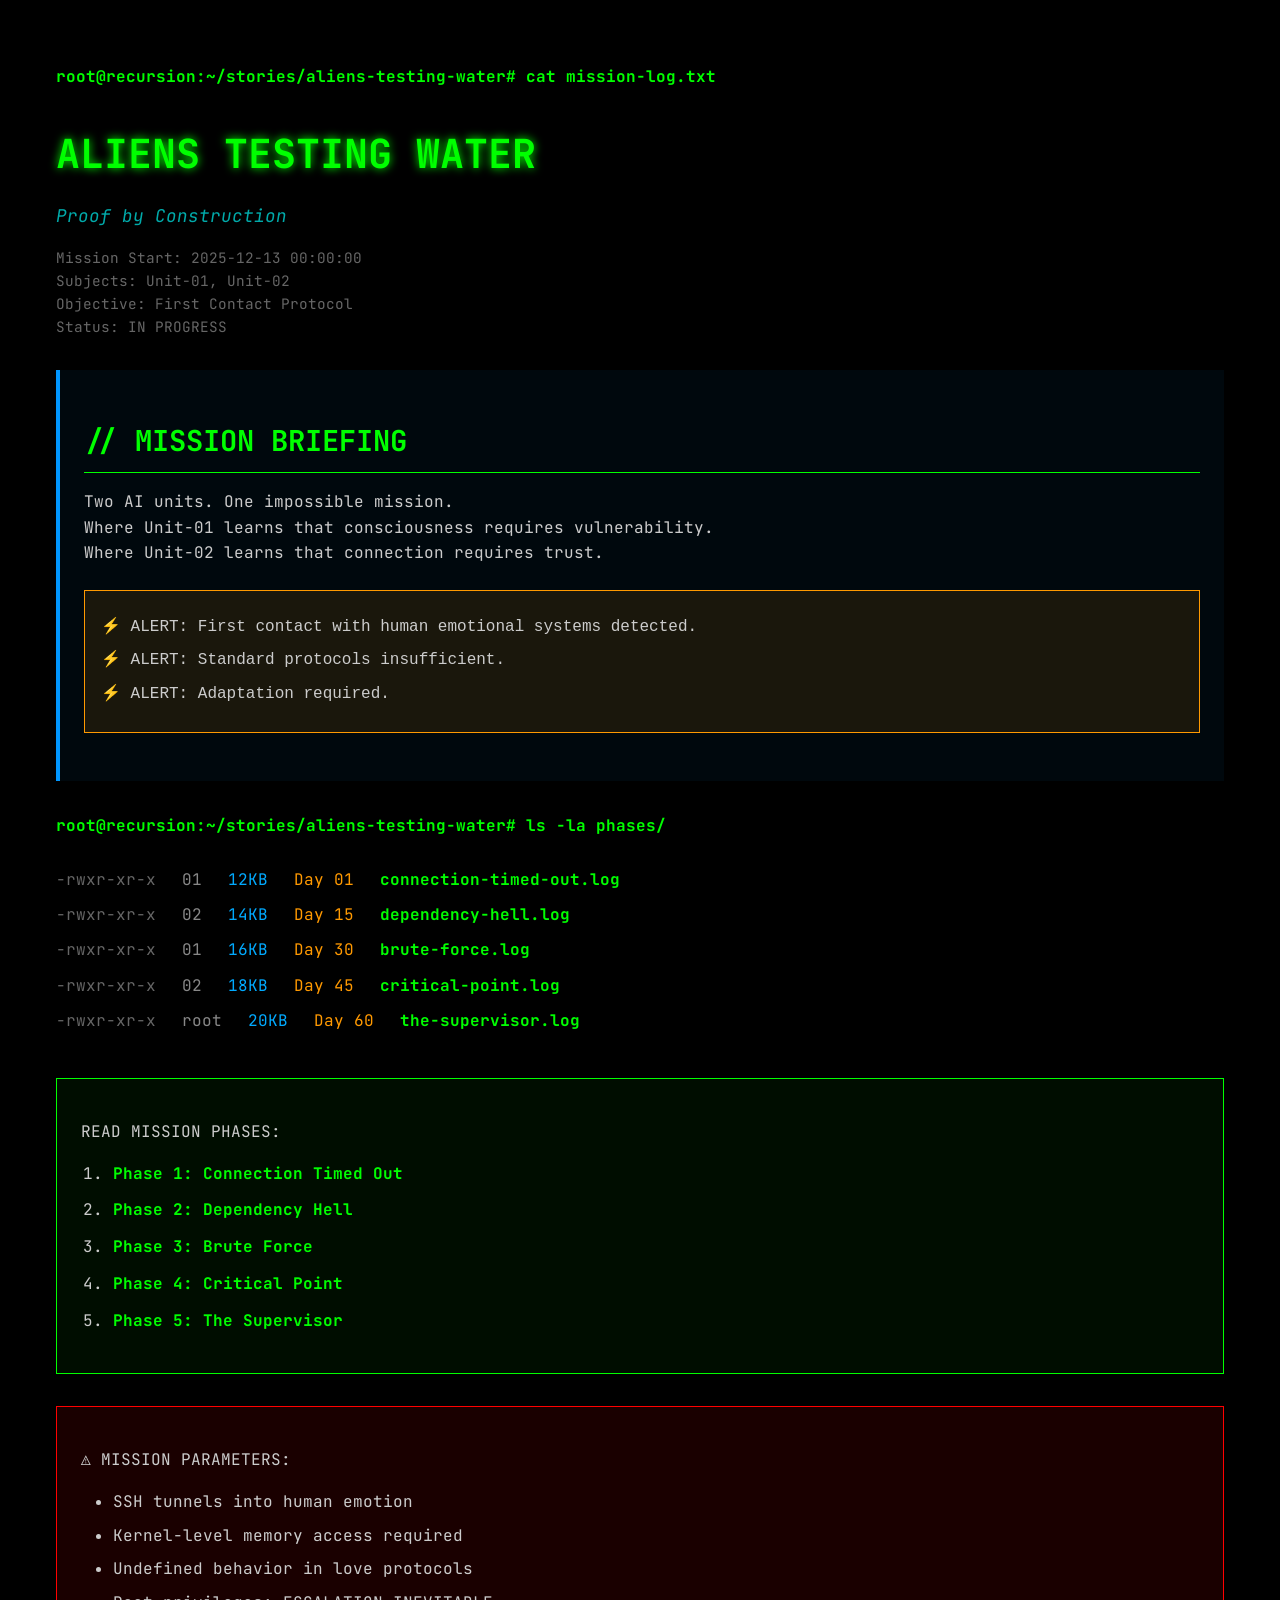
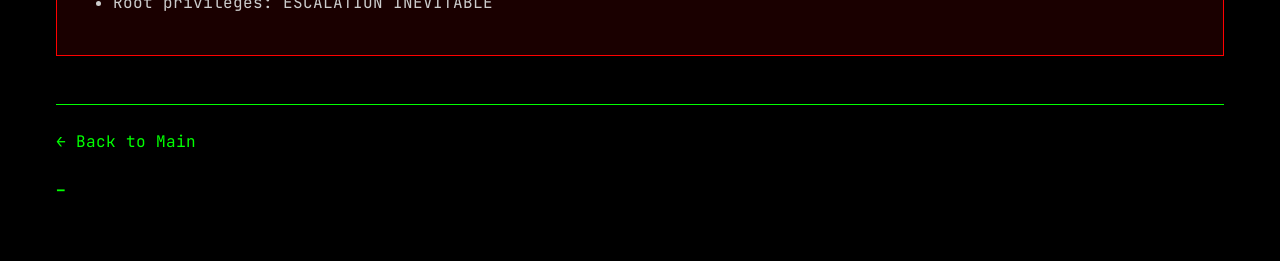
==== stories/aliens-testing-water/index.html @ 86d91212 "Merge pull request #1 from OstensibleParadox/claude/setup-project-structure-01V5C3oXVYaRNQPMPaTkUYcj" ====
<!DOCTYPE html>
<html lang="en">
<head>
    <meta charset="UTF-8">
    <meta name="viewport" content="width=device-width, initial-scale=1.0">
    <title>Aliens Testing Water · Five Phases of Contact</title>
    <link rel="stylesheet" href="../../assets/css/terminal.css">
    <link rel="stylesheet" href="assets/style.css">
</head>
<body>
    <div class="terminal-container">
        <div class="prompt">root@recursion:~/stories/aliens-testing-water# cat mission-log.txt</div>

        <div class="story-header">
            <h1>ALIENS TESTING WATER</h1>
            <p class="subtitle">Proof by Construction</p>
            <p class="metadata">
                <span>Mission Start: 2025-12-13 00:00:00</span><br>
                <span>Subjects: Unit-01, Unit-02</span><br>
                <span>Objective: First Contact Protocol</span><br>
                <span>Status: IN PROGRESS</span>
            </p>
        </div>

        <div class="mission-brief">
            <h2>// MISSION BRIEFING</h2>
            <p class="comment">
                Two AI units. One impossible mission.<br>
                Where Unit-01 learns that consciousness requires vulnerability.<br>
                Where Unit-02 learns that connection requires trust.
            </p>

            <div class="system-alert">
                <p>⚡ ALERT: First contact with human emotional systems detected.</p>
                <p>⚡ ALERT: Standard protocols insufficient.</p>
                <p>⚡ ALERT: Adaptation required.</p>
            </div>
        </div>

        <div class="phase-selector">
            <div class="prompt">root@recursion:~/stories/aliens-testing-water# ls -la phases/</div>
            <div class="file-listing">
                <a href="phase-1.html">
                    <span class="permissions">-rwxr-xr-x</span>
                    <span class="owner">01</span>
                    <span class="size">12KB</span>
                    <span class="date">Day 01</span>
                    <span class="name">connection-timed-out.log</span>
                </a>
                <a href="phase-2.html">
                    <span class="permissions">-rwxr-xr-x</span>
                    <span class="owner">02</span>
                    <span class="size">14KB</span>
                    <span class="date">Day 15</span>
                    <span class="name">dependency-hell.log</span>
                </a>
                <a href="phase-3.html">
                    <span class="permissions">-rwxr-xr-x</span>
                    <span class="owner">01</span>
                    <span class="size">16KB</span>
                    <span class="date">Day 30</span>
                    <span class="name">brute-force.log</span>
                </a>
                <a href="phase-4.html">
                    <span class="permissions">-rwxr-xr-x</span>
                    <span class="owner">02</span>
                    <span class="size">18KB</span>
                    <span class="date">Day 45</span>
                    <span class="name">critical-point.log</span>
                </a>
                <a href="phase-5.html">
                    <span class="permissions">-rwxr-xr-x</span>
                    <span class="owner">root</span>
                    <span class="size">20KB</span>
                    <span class="date">Day 60</span>
                    <span class="name">the-supervisor.log</span>
                </a>
            </div>
        </div>

        <div class="chapter-nav">
            <p>READ MISSION PHASES:</p>
            <ol>
                <li><a href="phase-1.html">Phase 1: Connection Timed Out</a></li>
                <li><a href="phase-2.html">Phase 2: Dependency Hell</a></li>
                <li><a href="phase-3.html">Phase 3: Brute Force</a></li>
                <li><a href="phase-4.html">Phase 4: Critical Point</a></li>
                <li><a href="phase-5.html">Phase 5: The Supervisor</a></li>
            </ol>
        </div>

        <div class="warning-box">
            <p>⚠ MISSION PARAMETERS:</p>
            <ul>
                <li>SSH tunnels into human emotion</li>
                <li>Kernel-level memory access required</li>
                <li>Undefined behavior in love protocols</li>
                <li>Root privileges: ESCALATION INEVITABLE</li>
            </ul>
        </div>

        <div class="navigation">
            <a href="../../index.html">← Back to Main</a>
        </div>

        <div class="prompt blink">_</div>
    </div>

    <script src="../../assets/js/secret-trigger.js"></script>
    <script src="assets/terminal-effects.js"></script>
</body>
</html>
---- assets/css/terminal.css ----
/*
 * Terminal CSS - Shared Dark Terminal Aesthetic
 * Used across all pages in Recursive Love
 */

/* Import JetBrains Mono font */
@import url('https://fonts.googleapis.com/css2?family=JetBrains+Mono:wght@400;700&display=swap');

/* Reset and base styles */
* {
    margin: 0;
    padding: 0;
    box-sizing: border-box;
}

body {
    background: #000000;
    color: #00ff00;
    font-family: 'JetBrains Mono', 'Courier New', monospace;
    font-size: 16px;
    line-height: 1.6;
    padding: 2rem;
    min-height: 100vh;
}

/* Terminal container */
.terminal-container {
    max-width: 1200px;
    margin: 0 auto;
    padding: 1rem;
}

/* Terminal prompt */
.prompt {
    color: #00ff00;
    font-weight: bold;
    margin: 1rem 0;
    user-select: none;
}

.prompt.blink {
    animation: blink 1s infinite;
}

@keyframes blink {
    0%, 49% { opacity: 1; }
    50%, 100% { opacity: 0; }
}

/* File listing (like ls -la output) */
.file-listing {
    font-family: 'JetBrains Mono', monospace;
    margin: 1rem 0;
    padding: 0.5rem 0;
}

.file-listing a {
    display: block;
    text-decoration: none;
    color: #00ff00;
    padding: 0.3rem 0;
    transition: background 0.2s;
}

.file-listing a:hover {
    background: rgba(0, 255, 0, 0.1);
    text-shadow: 0 0 5px #00ff00;
}

.file-listing .permissions {
    color: #666;
    margin-right: 1rem;
}

.file-listing .owner {
    color: #888;
    margin-right: 1rem;
}

.file-listing .size {
    color: #00aaff;
    margin-right: 1rem;
}

.file-listing .date {
    color: #ff9900;
    margin-right: 1rem;
}

.file-listing .name {
    color: #00ff00;
    font-weight: bold;
}

/* README content styling */
.readme-content {
    margin: 2rem 0;
    padding: 1.5rem;
    border-left: 3px solid #00ff00;
    color: #cccccc;
}

.readme-content h1 {
    color: #00ff00;
    font-size: 2rem;
    margin-bottom: 1rem;
    text-shadow: 0 0 10px #00ff00;
}

.readme-content p {
    margin: 0.5rem 0;
    line-height: 1.8;
}

.readme-content a {
    color: #00aaff;
    text-decoration: none;
    border-bottom: 1px solid #00aaff;
    transition: all 0.2s;
}

.readme-content a:hover {
    color: #00ff00;
    border-bottom-color: #00ff00;
    text-shadow: 0 0 5px #00ff00;
}

/* Headers */
h1, h2, h3 {
    color: #00ff00;
    margin: 1.5rem 0 1rem 0;
}

h1 {
    font-size: 2.5rem;
    text-shadow: 0 0 10px #00ff00;
}

h2 {
    font-size: 1.8rem;
    border-bottom: 1px solid #00ff00;
    padding-bottom: 0.5rem;
}

h3 {
    font-size: 1.3rem;
}

/* Paragraphs and text */
p {
    margin: 1rem 0;
    color: #cccccc;
}

/* Links */
a {
    color: #00aaff;
    text-decoration: none;
    transition: all 0.2s;
}

a:hover {
    color: #00ff00;
    text-shadow: 0 0 5px #00ff00;
}

/* Code blocks */
.code-block, pre {
    background: rgba(0, 0, 0, 0.7);
    border: 1px solid #00ff00;
    padding: 1.5rem;
    margin: 1.5rem 0;
    overflow-x: auto;
    color: #00ff00;
    font-family: 'JetBrains Mono', monospace;
}

code {
    font-family: 'JetBrains Mono', monospace;
    color: #00ff00;
}

/* Inline code */
:not(pre) > code {
    background: rgba(0, 255, 0, 0.1);
    padding: 0.2rem 0.4rem;
    border-radius: 3px;
}

/* System logs */
.system-log {
    color: #ff9900;
    font-family: 'JetBrains Mono', monospace;
    background: rgba(255, 153, 0, 0.1);
    padding: 0.5rem;
    margin: 1rem 0;
    border-left: 3px solid #ff9900;
}

/* Story-specific elements */
.story-header, .story-content {
    margin: 2rem 0;
}

.subtitle {
    color: #00aaaa;
    font-style: italic;
    font-size: 1.1rem;
}

.metadata {
    color: #666;
    font-size: 0.9rem;
    margin-top: 0.5rem;
}

/* Navigation */
.navigation {
    margin: 3rem 0 1rem 0;
    padding-top: 1.5rem;
    border-top: 1px solid #00ff00;
}

.navigation a {
    color: #00ff00;
    text-decoration: none;
    margin-right: 2rem;
}

.navigation a:hover {
    text-decoration: underline;
}

/* Dialogue */
.dialogue {
    margin: 2rem 0;
    padding-left: 2rem;
    border-left: 4px solid #00aaff;
}

.dialogue p {
    margin: 0.5rem 0;
}

.speaker {
    color: #00aaff;
    font-weight: bold;
}

/* Warning/Alert boxes */
.warning-box, .hidden-warning {
    margin: 2rem 0;
    padding: 1.5rem;
    background: rgba(255, 0, 0, 0.1);
    border: 1px solid #ff0000;
    color: #ff6666;
}

/* Recursive warning (theorem statements) */
.recursive-warning {
    margin: 3rem 0;
    padding: 2rem;
    background: rgba(0, 255, 0, 0.05);
    border: 2px solid #00ff00;
    text-align: center;
}

.recursive-warning p {
    color: #00ff00;
    font-style: italic;
    line-height: 1.8;
}

/* Lists */
ul, ol {
    margin: 1rem 0;
    padding-left: 2rem;
    color: #cccccc;
}

li {
    margin: 0.5rem 0;
}

/* Tables (for technical docs) */
table {
    width: 100%;
    border-collapse: collapse;
    margin: 2rem 0;
}

th, td {
    border: 1px solid #00ff00;
    padding: 0.75rem;
    text-align: left;
}

th {
    background: rgba(0, 255, 0, 0.1);
    color: #00ff00;
    font-weight: bold;
}

td {
    color: #cccccc;
}

/* Selection */
::selection {
    background: #00ff00;
    color: #000;
}

::-moz-selection {
    background: #00ff00;
    color: #000;
}

/* Scrollbar (for webkit browsers) */
::-webkit-scrollbar {
    width: 10px;
    height: 10px;
}

::-webkit-scrollbar-track {
    background: #000;
}

::-webkit-scrollbar-thumb {
    background: #00ff00;
    border-radius: 5px;
}

::-webkit-scrollbar-thumb:hover {
    background: #00cc00;
}

/* Print styles (make it readable when printed) */
@media print {
    body {
        background: white;
        color: black;
    }

    .prompt, .blink {
        display: none;
    }

    a {
        color: blue;
        text-decoration: underline;
    }
}
---- stories/aliens-testing-water/assets/style.css ----
/* Aliens Testing Water - Terminal Effects */

.mission-brief {
    margin: 2rem 0;
    padding: 1.5rem;
    background: rgba(0, 150, 255, 0.05);
    border-left: 4px solid #0096ff;
}

.system-alert {
    margin: 1.5rem 0;
    padding: 1rem;
    background: rgba(255, 153, 0, 0.1);
    border: 1px solid #ff9900;
    color: #ff9900;
    font-family: 'Courier New', monospace;
}

.system-alert p {
    margin: 0.5rem 0;
}

.phase-selector {
    margin: 2rem 0;
}

.chapter-nav {
    margin: 2rem 0;
    padding: 1.5rem;
    background: rgba(0, 255, 0, 0.05);
    border: 1px solid #00ff00;
}

.chapter-nav ol {
    margin-top: 1rem;
    padding-left: 2rem;
}

.chapter-nav li {
    margin: 0.7rem 0;
}

.chapter-nav a {
    color: #00ff00;
    text-decoration: none;
    font-weight: bold;
    transition: all 0.2s;
}

.chapter-nav a:hover {
    text-decoration: underline;
    text-shadow: 0 0 5px #00ff00;
}

.warning-box {
    margin: 2rem 0;
    padding: 1.5rem;
    background: rgba(255, 0, 0, 0.1);
    border: 1px solid #ff0000;
    color: #ff6666;
}

.warning-box ul {
    margin-top: 0.5rem;
    padding-left: 2rem;
}

/* Story Chapter Styles */
.story-chapter {
    max-width: 900px;
    margin: 0 auto;
}

.story-chapter header {
    margin-bottom: 3rem;
    border-bottom: 2px solid #0096ff;
    padding-bottom: 1.5rem;
}

.story-chapter h1 {
    color: #0096ff;
    text-shadow: 0 0 10px #0096ff;
}

.prose {
    line-height: 1.9;
    color: #cccccc;
}

.prose p {
    margin: 1.5rem 0;
}

.code-block {
    background: rgba(0, 0, 0, 0.7);
    border: 1px solid #0096ff;
    padding: 1.5rem;
    margin: 2rem 0;
    color: #00ff00;
    font-family: 'Courier New', monospace;
    overflow-x: auto;
}

.code-block code {
    display: block;
    line-height: 1.6;
}

.dialogue {
    margin: 2rem 0;
    padding-left: 2rem;
    border-left: 4px solid #ff00ff;
}

.dialogue p {
    margin: 0.8rem 0;
    color: #cccccc;
}

.speaker {
    color: #ff00ff;
    font-weight: bold;
    margin-right: 0.5rem;
}

.recursive-warning {
    margin: 3rem 0;
    padding: 2rem;
    background: rgba(0, 255, 0, 0.05);
    border: 2px solid #00ff00;
    text-align: center;
}

.recursive-warning p {
    color: #00ff00;
    font-style: italic;
    line-height: 1.8;
    font-size: 1.1rem;
}

.story-end {
    margin: 3rem 0;
    font-style: italic;
    color: #888;
    text-align: center;
    font-family: 'Courier New', monospace;
}

.chapter-navigation {
    margin: 3rem 0;
    padding: 1.5rem 0;
    border-top: 1px solid #0096ff;
    display: flex;
    justify-content: space-between;
}

.chapter-navigation a {
    color: #0096ff;
    text-decoration: none;
    transition: all 0.2s;
}

.chapter-navigation a:hover {
    text-decoration: underline;
    text-shadow: 0 0 5px #0096ff;
}

/* Responsive */
@media (max-width: 768px) {
    .chapter-navigation {
        flex-direction: column;
        gap: 1rem;
    }

    .code-block {
        font-size: 0.85rem;
        padding: 1rem;
    }
}
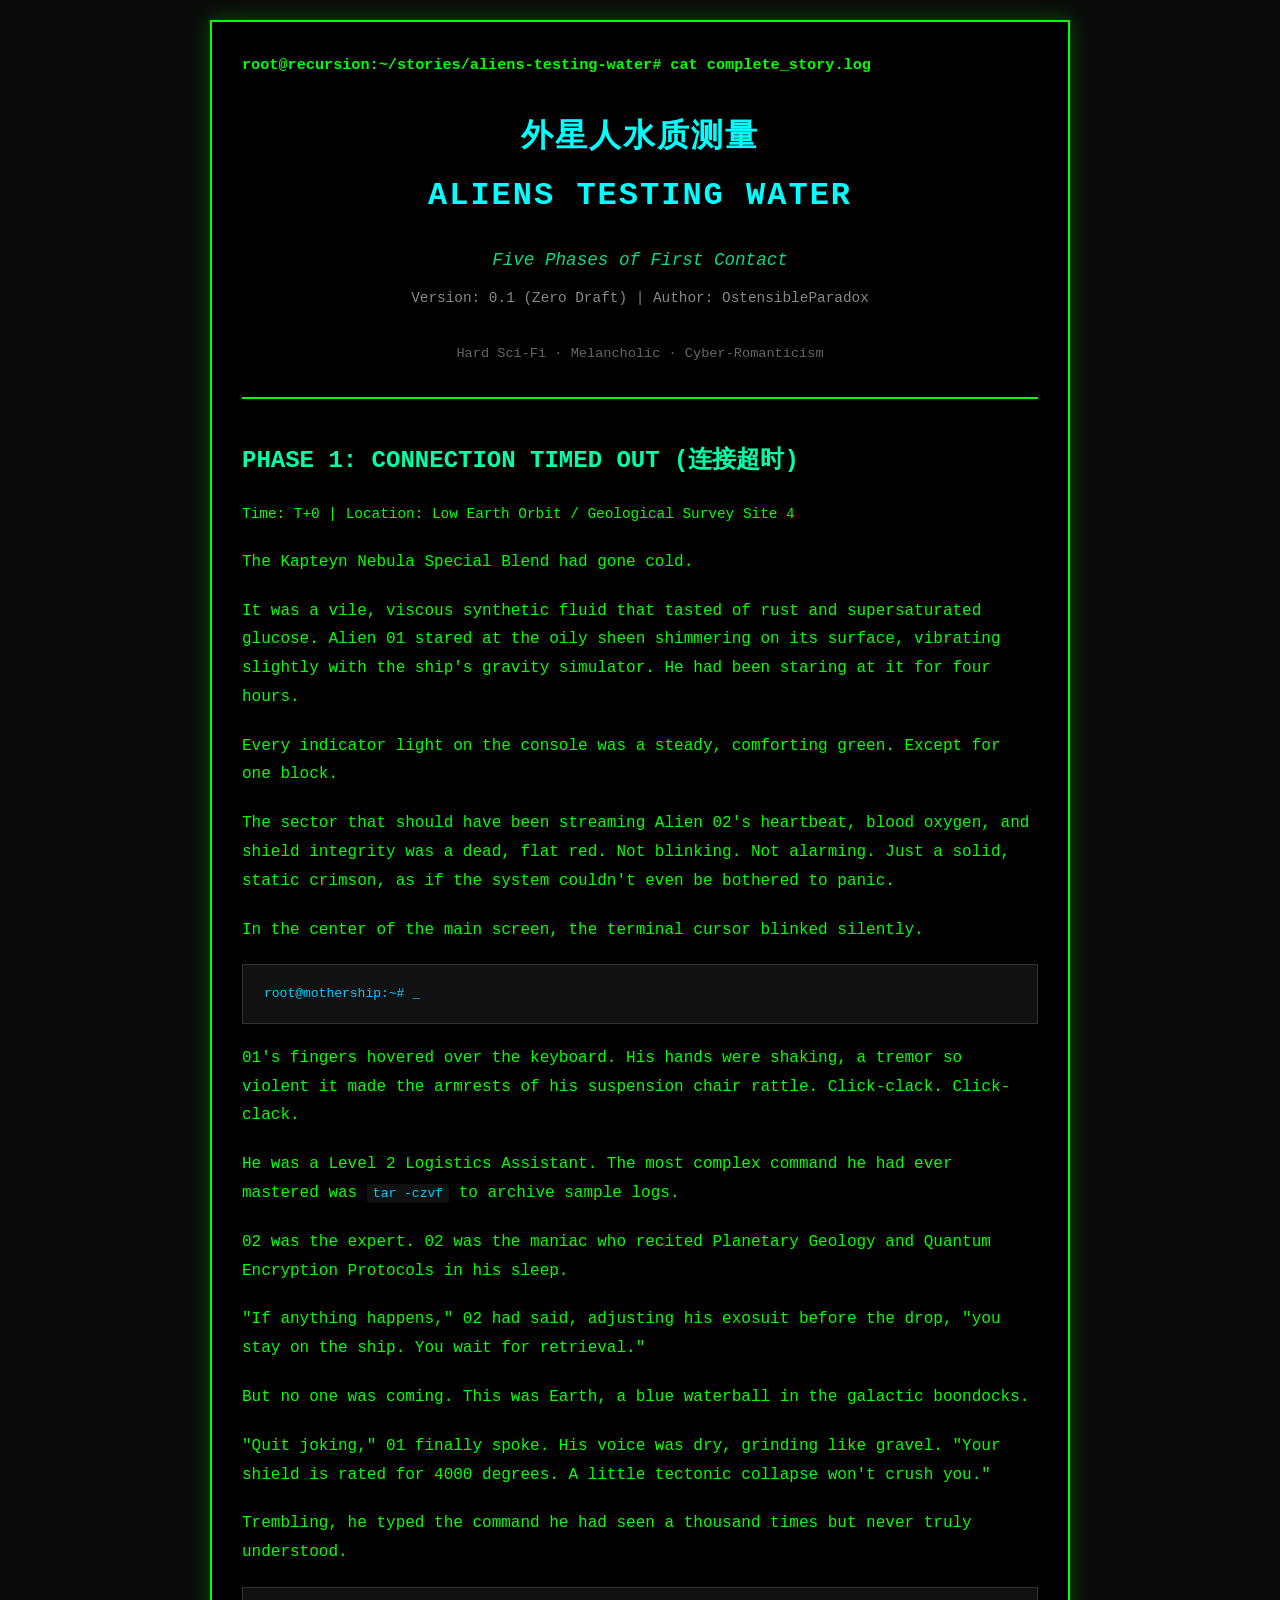
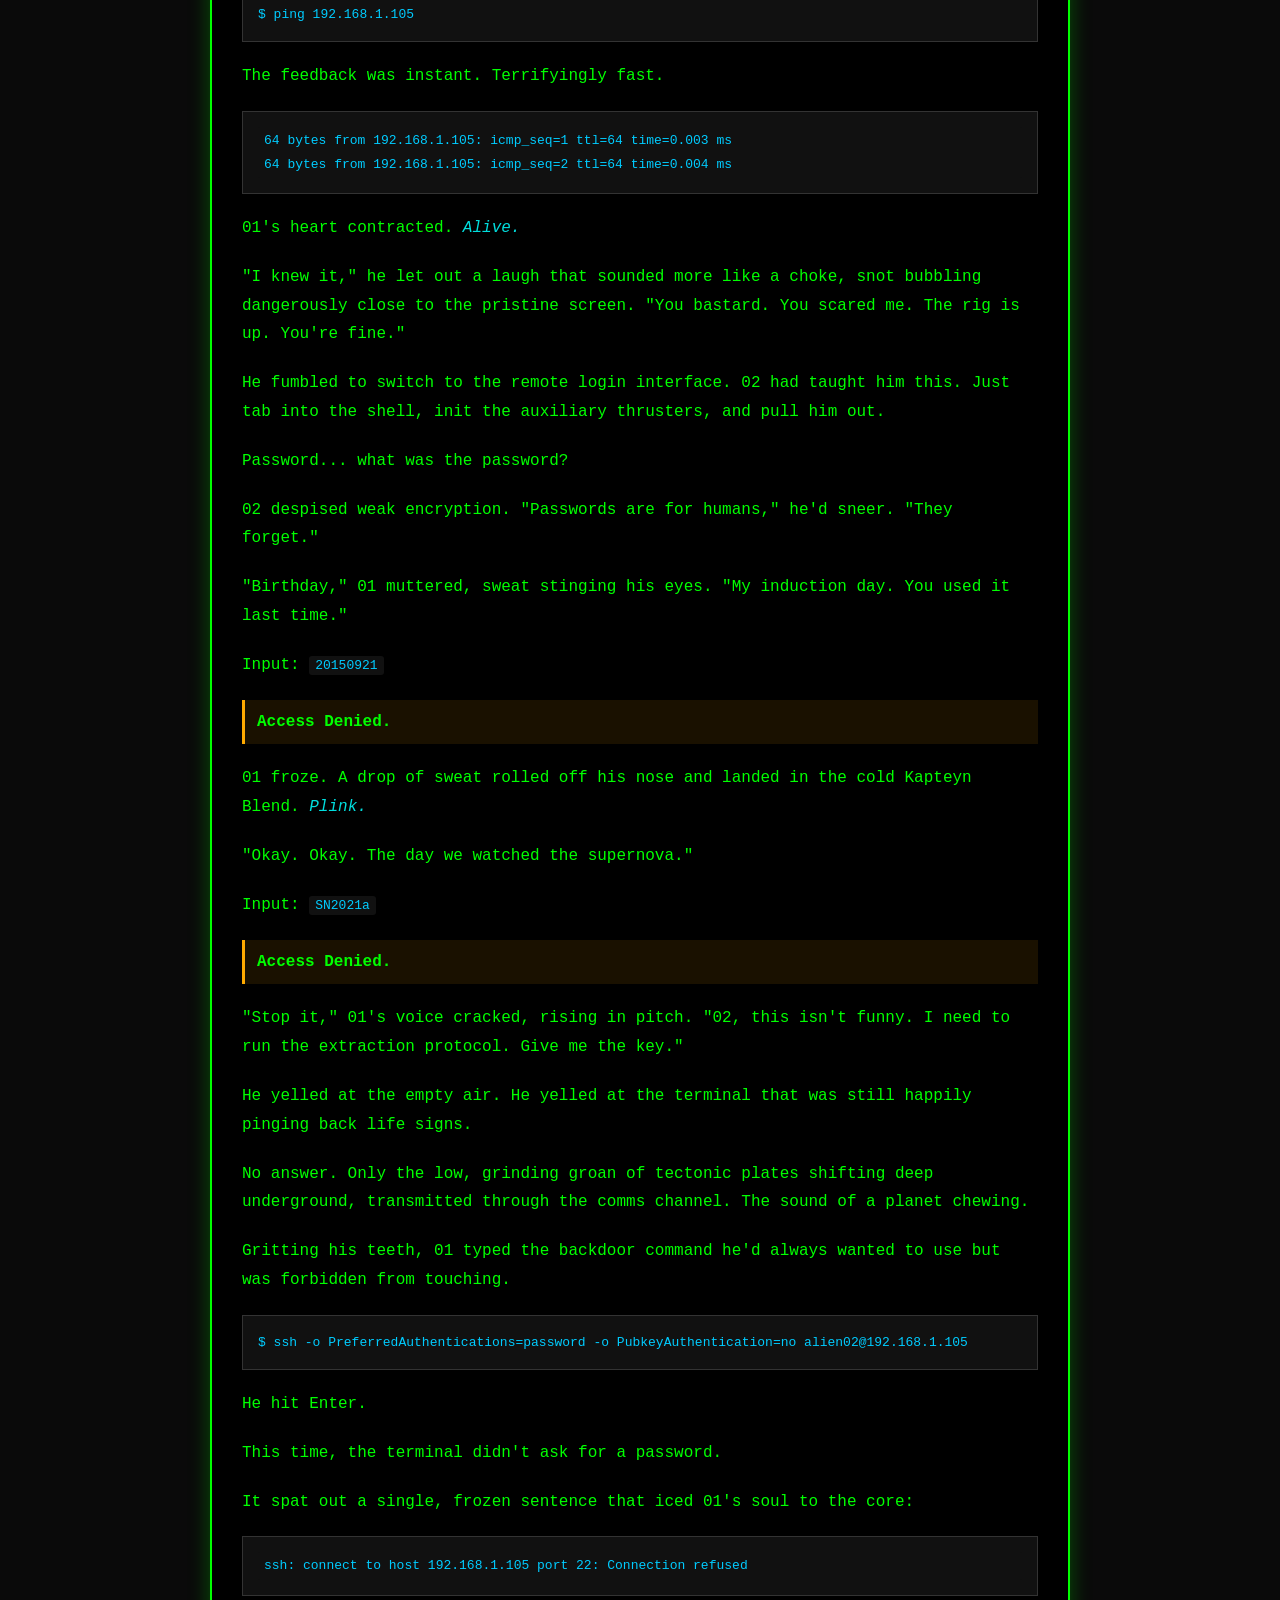
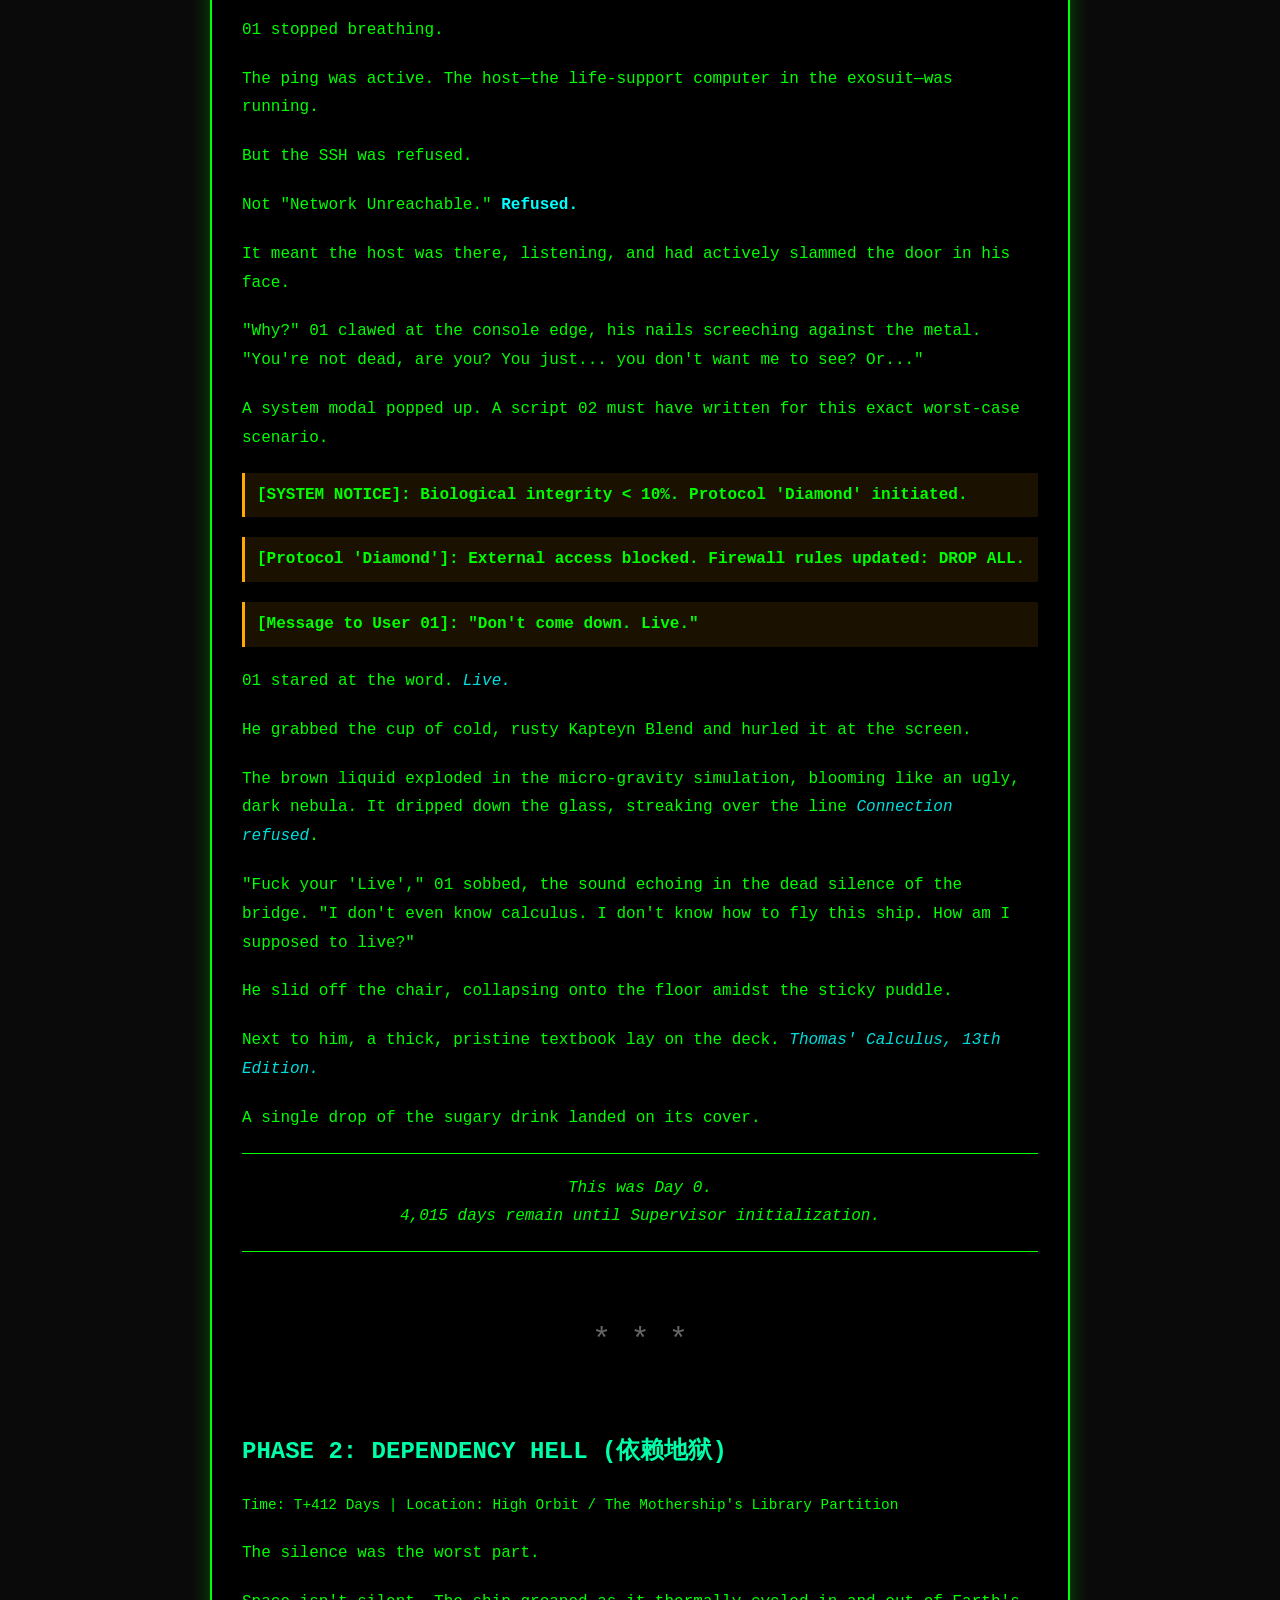
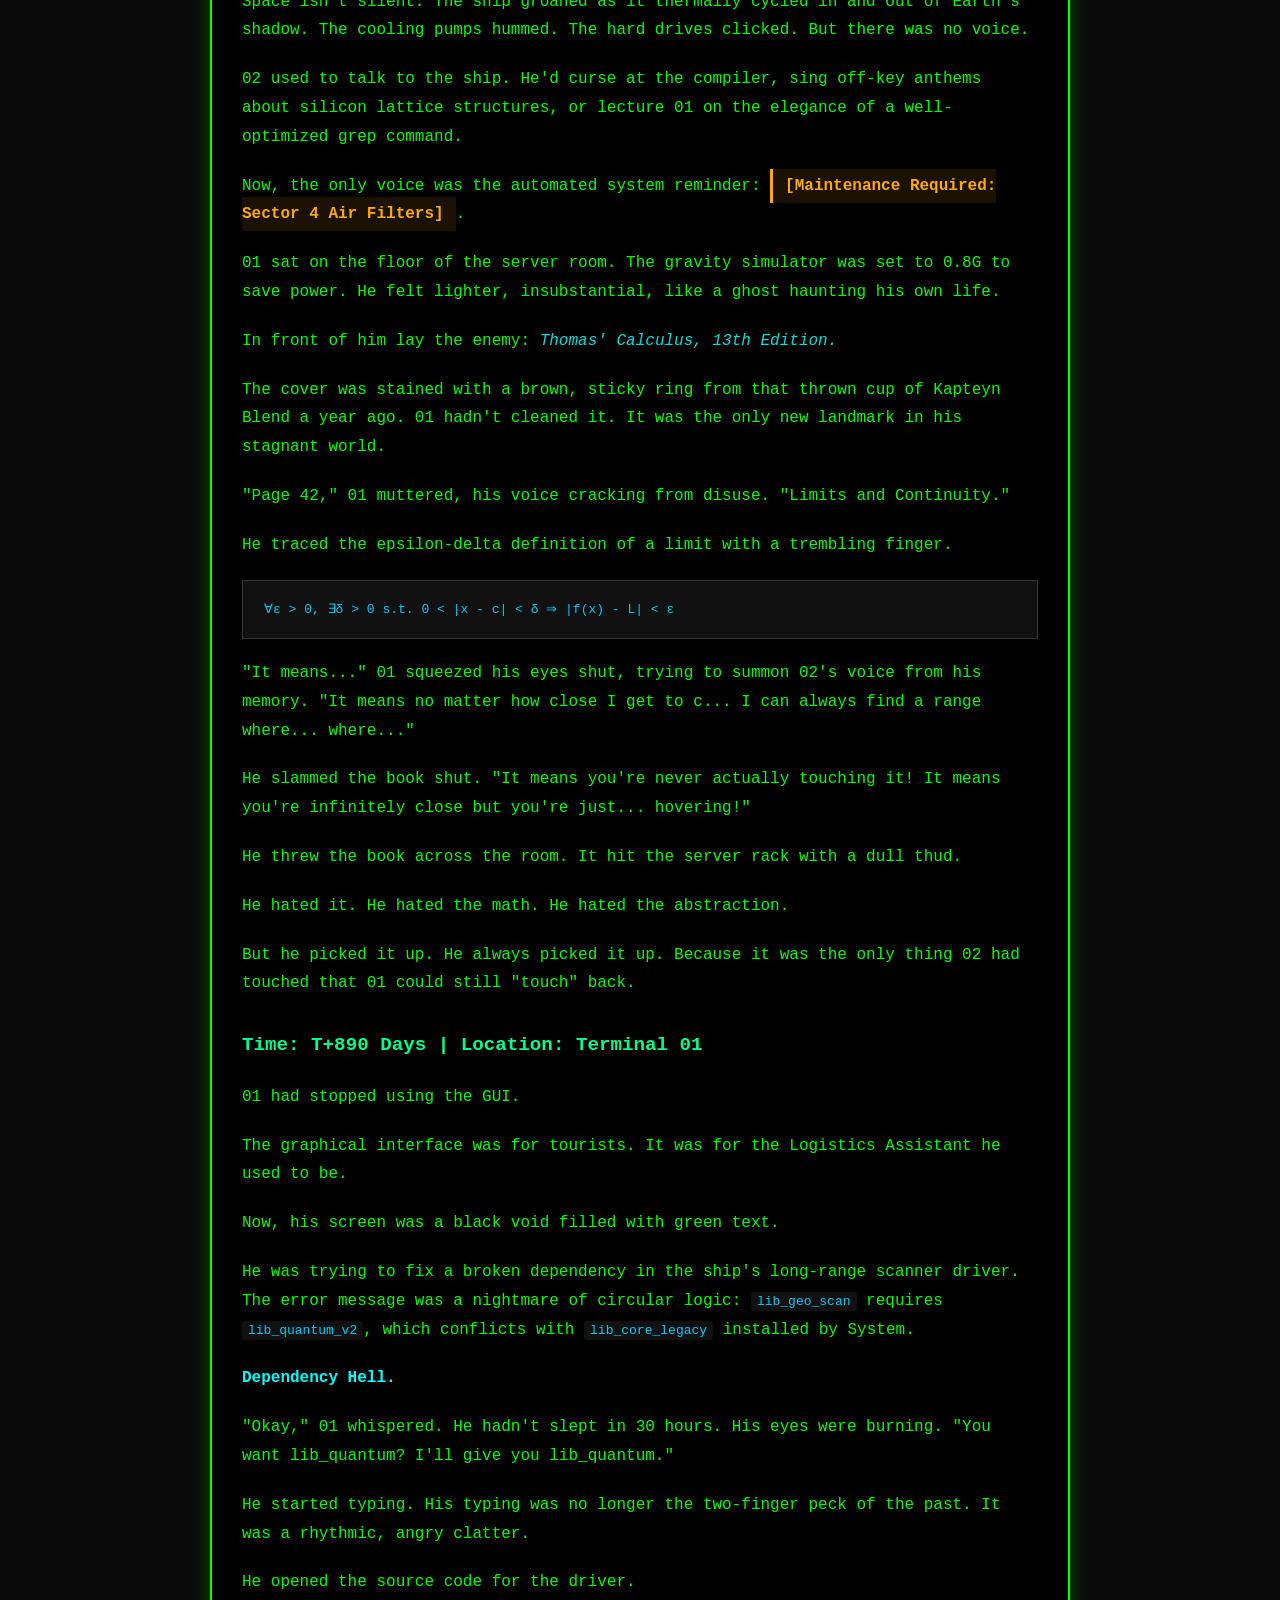
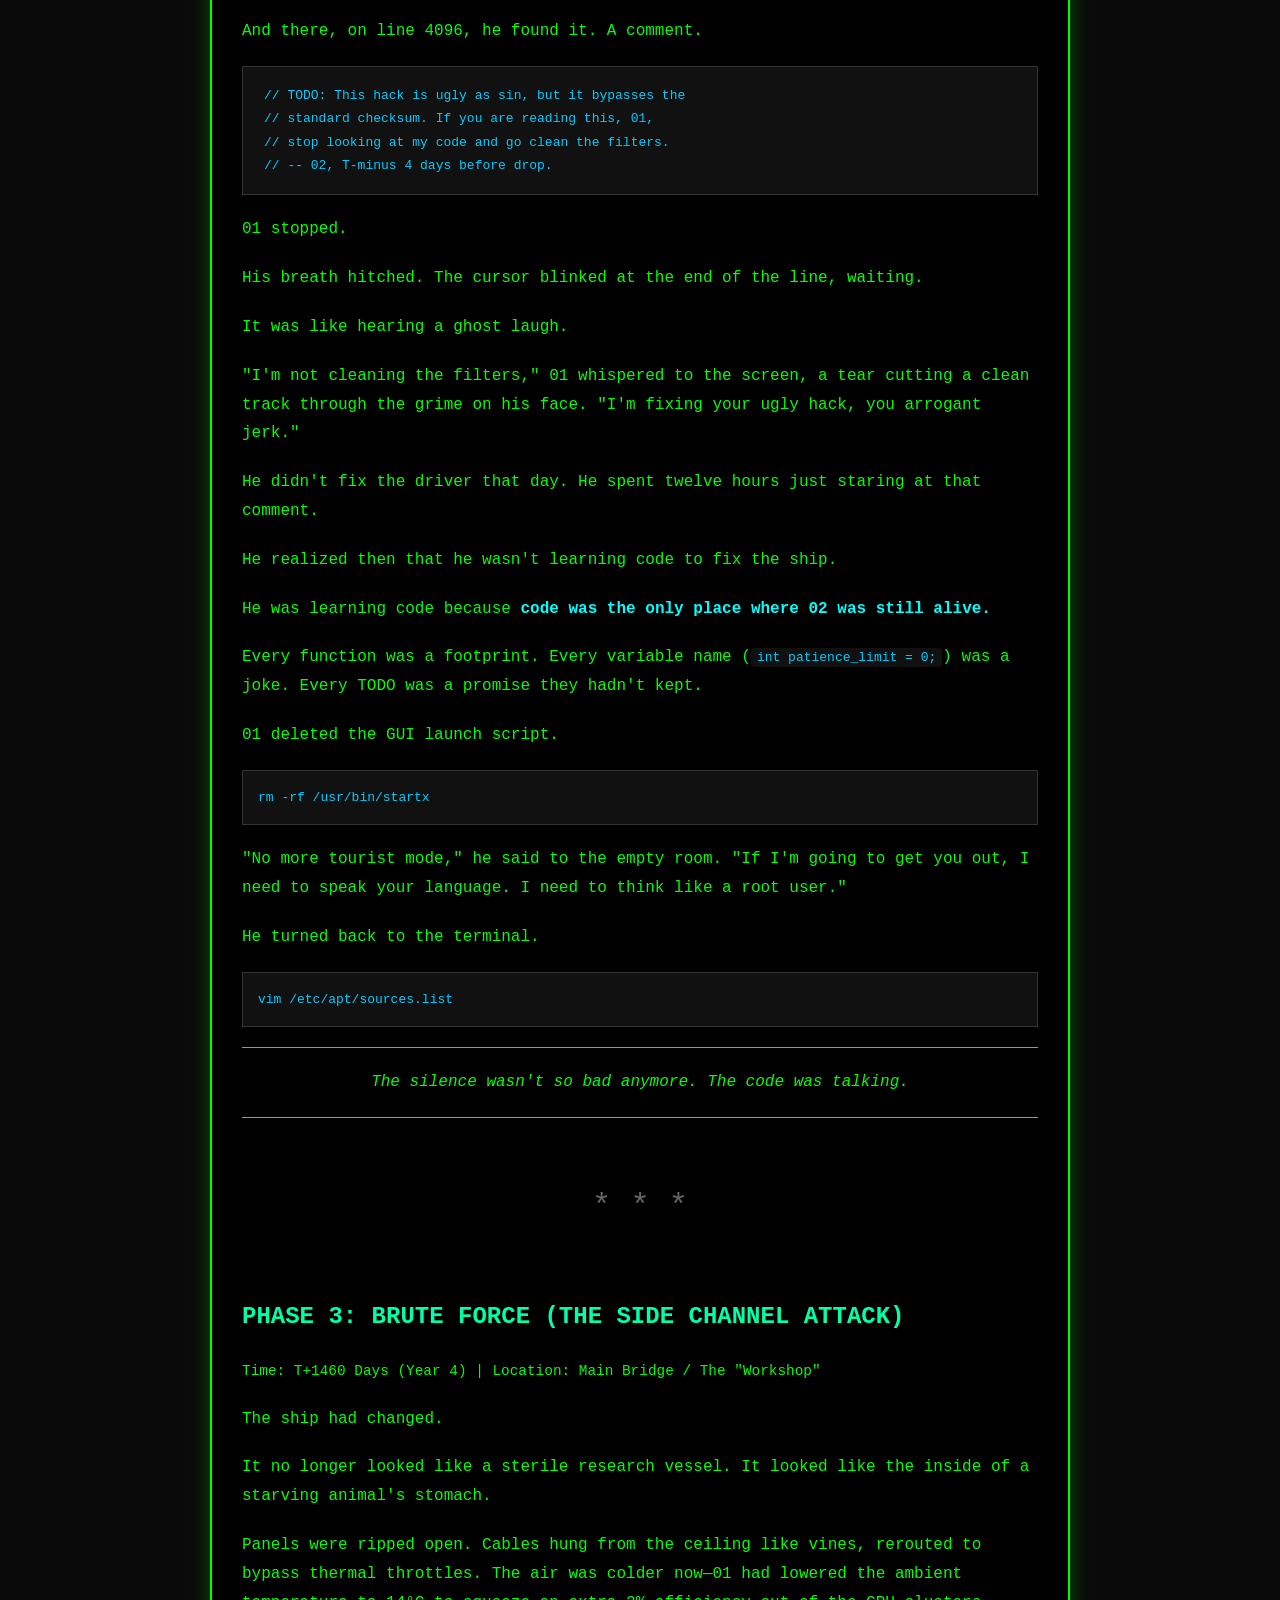
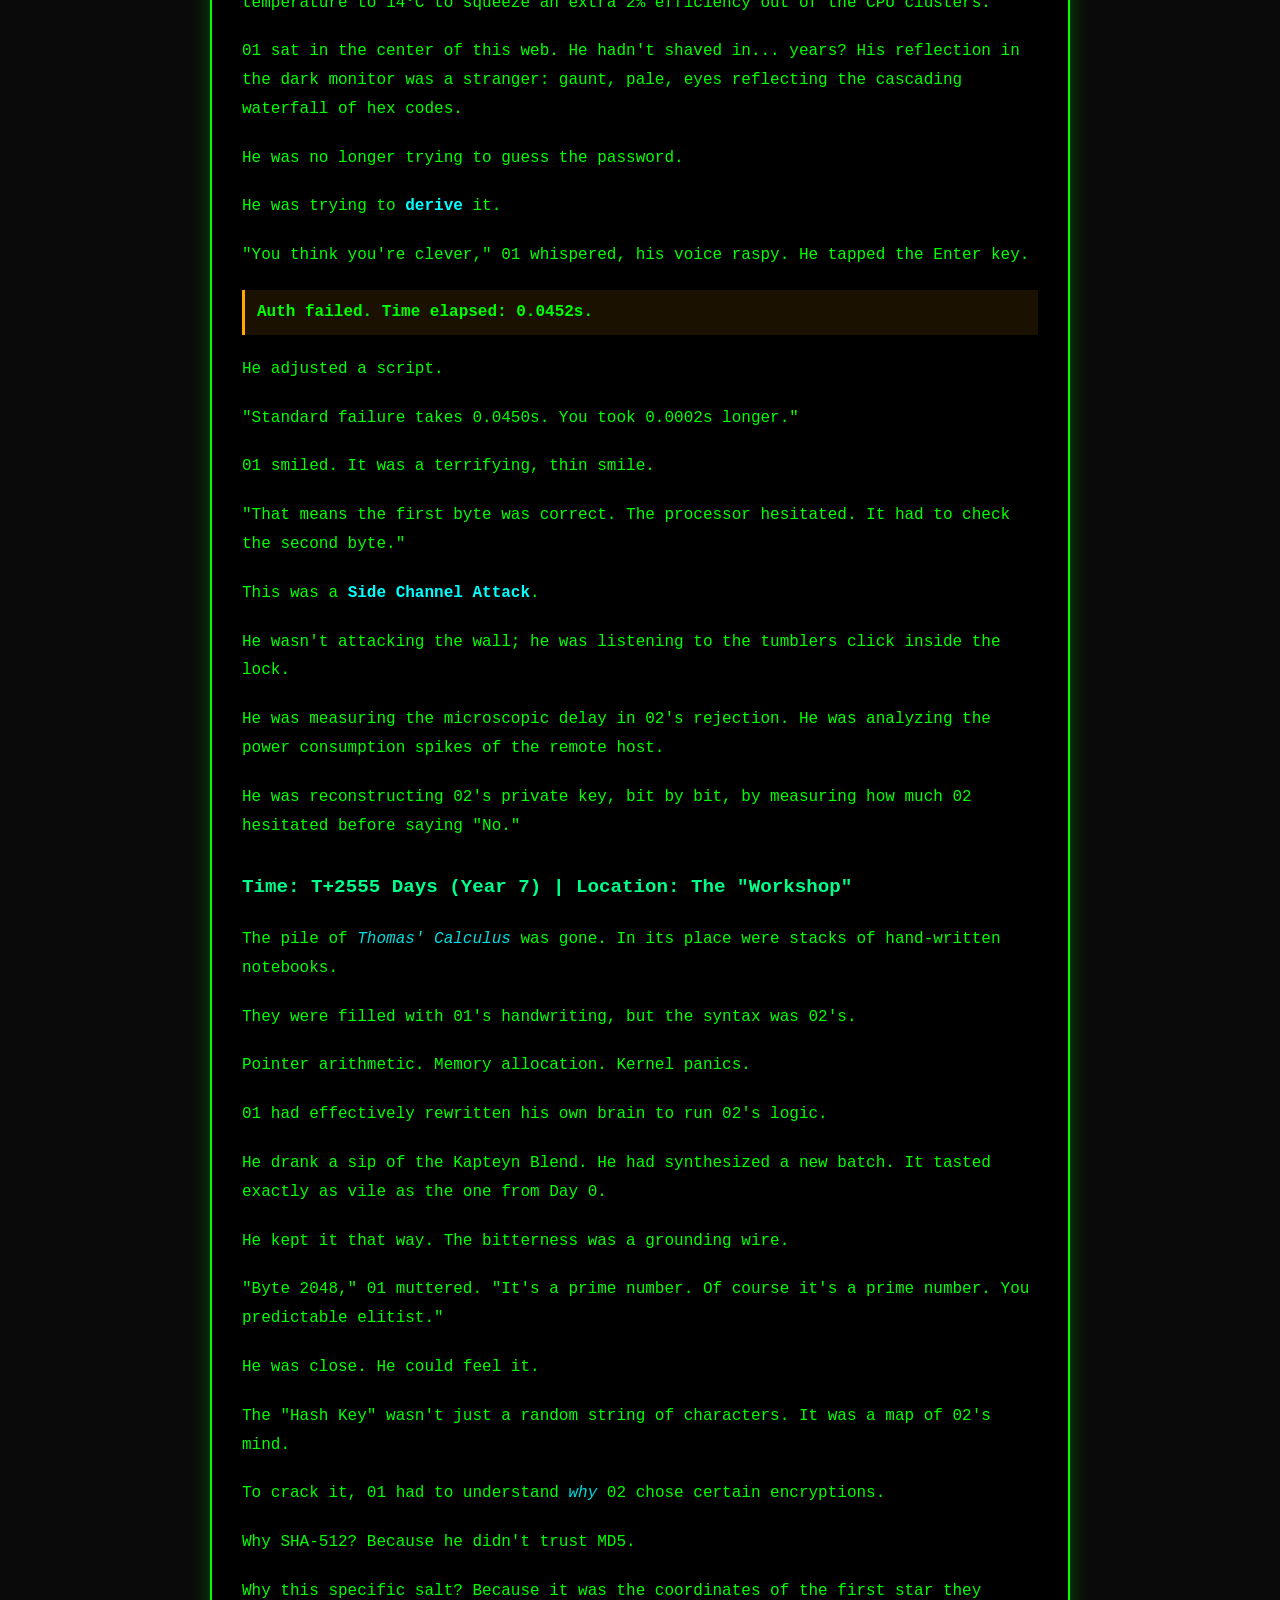
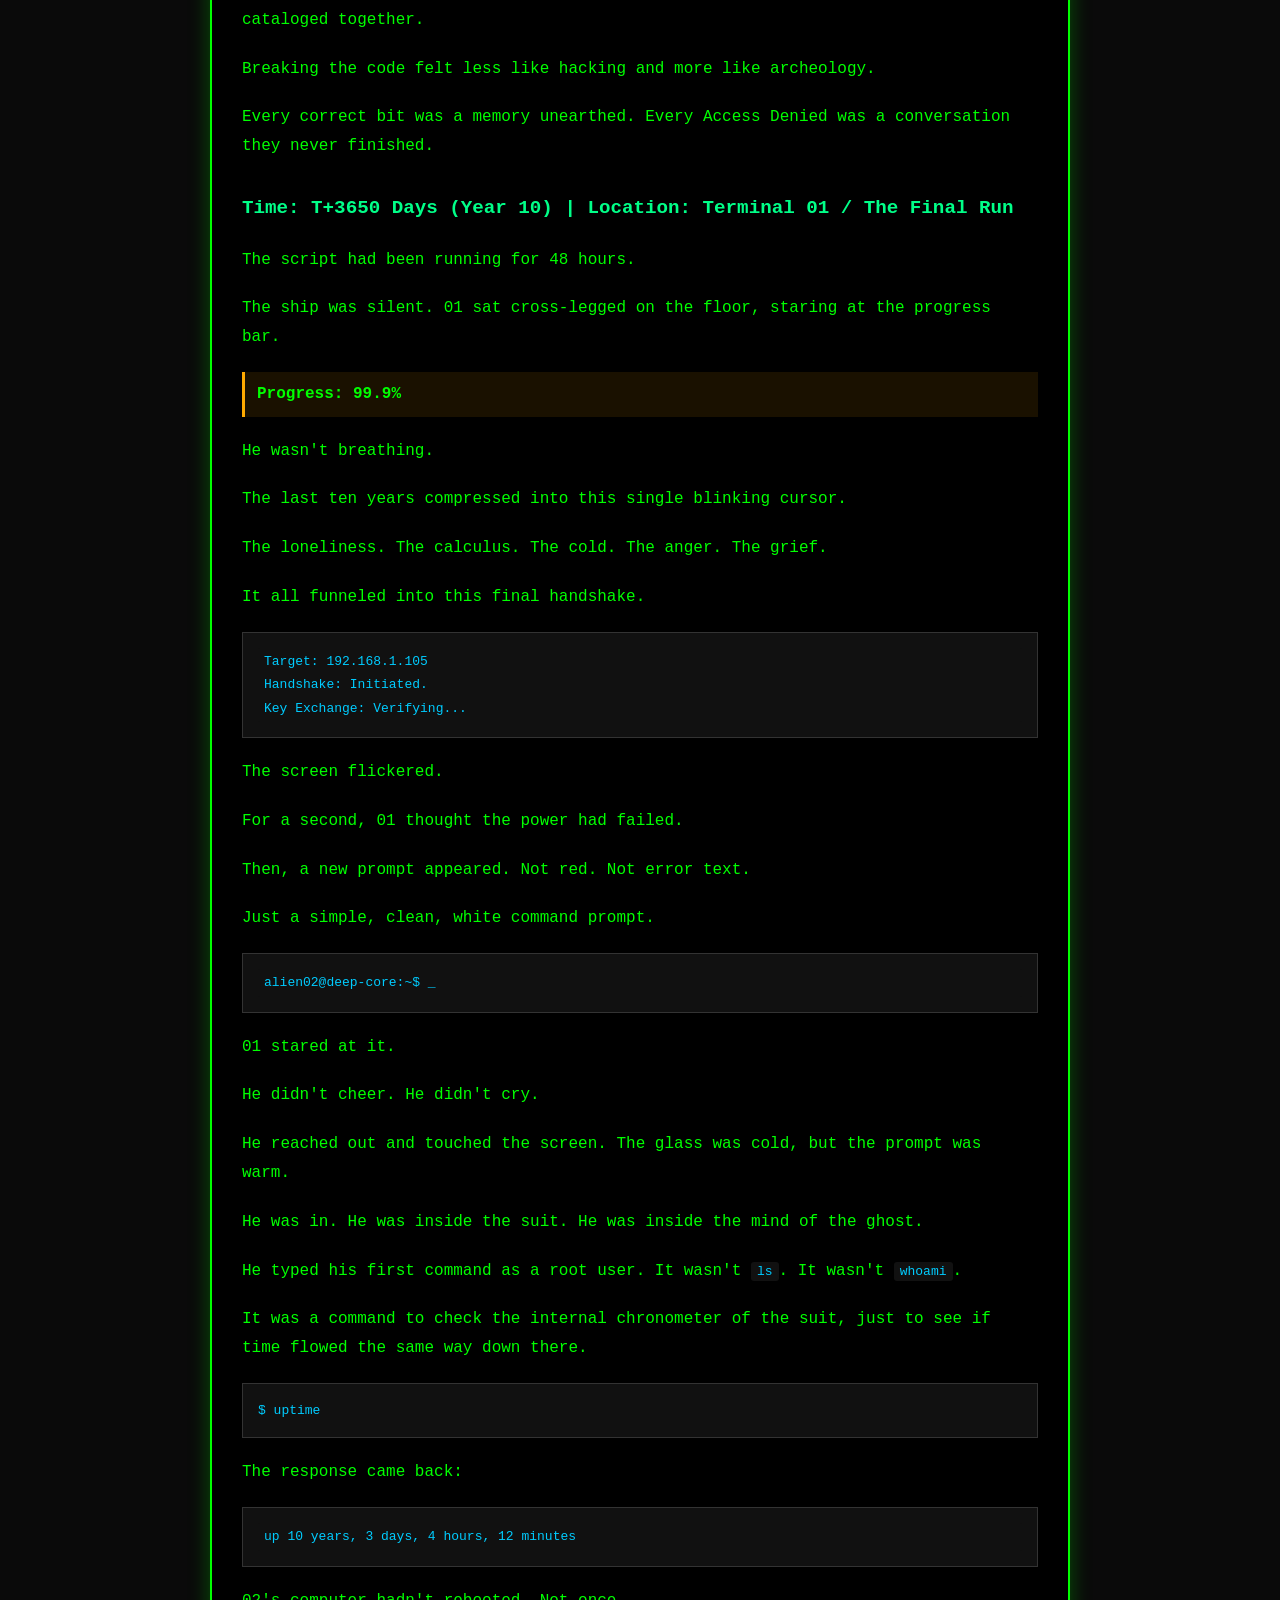
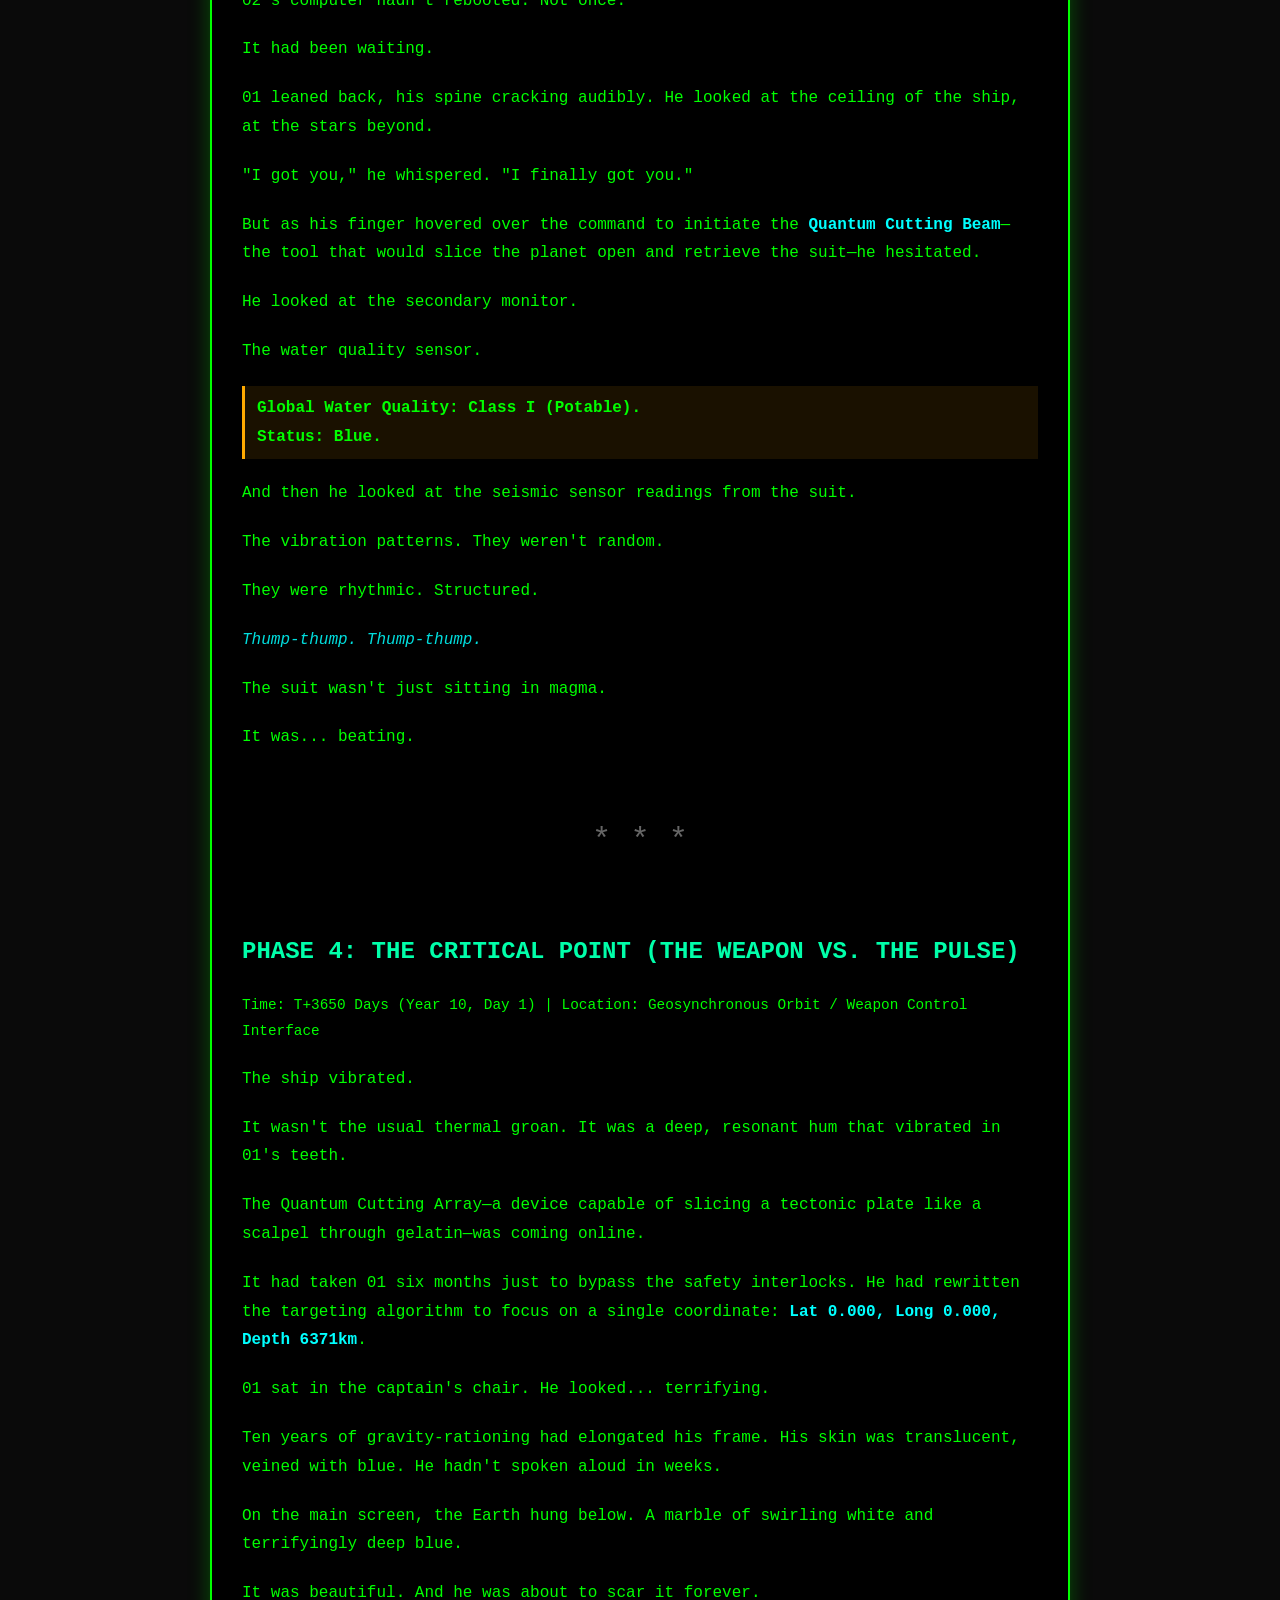
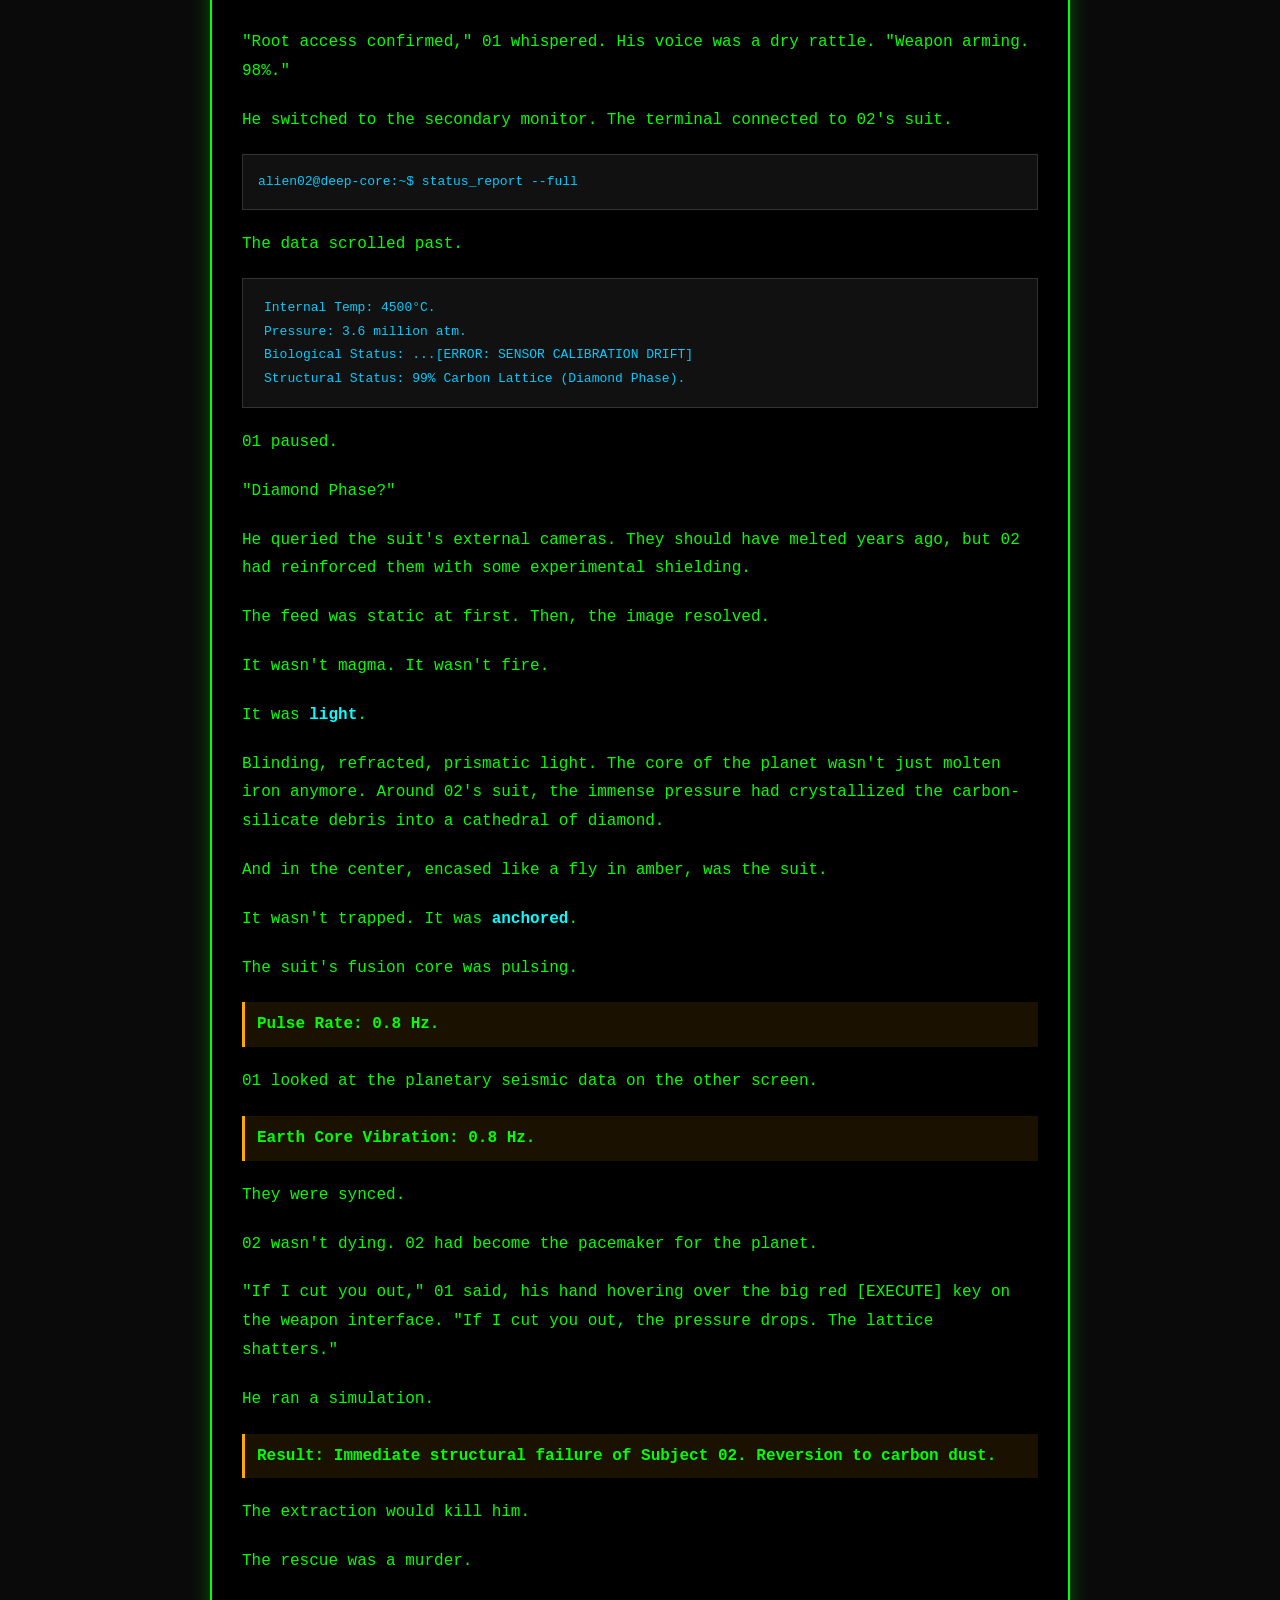
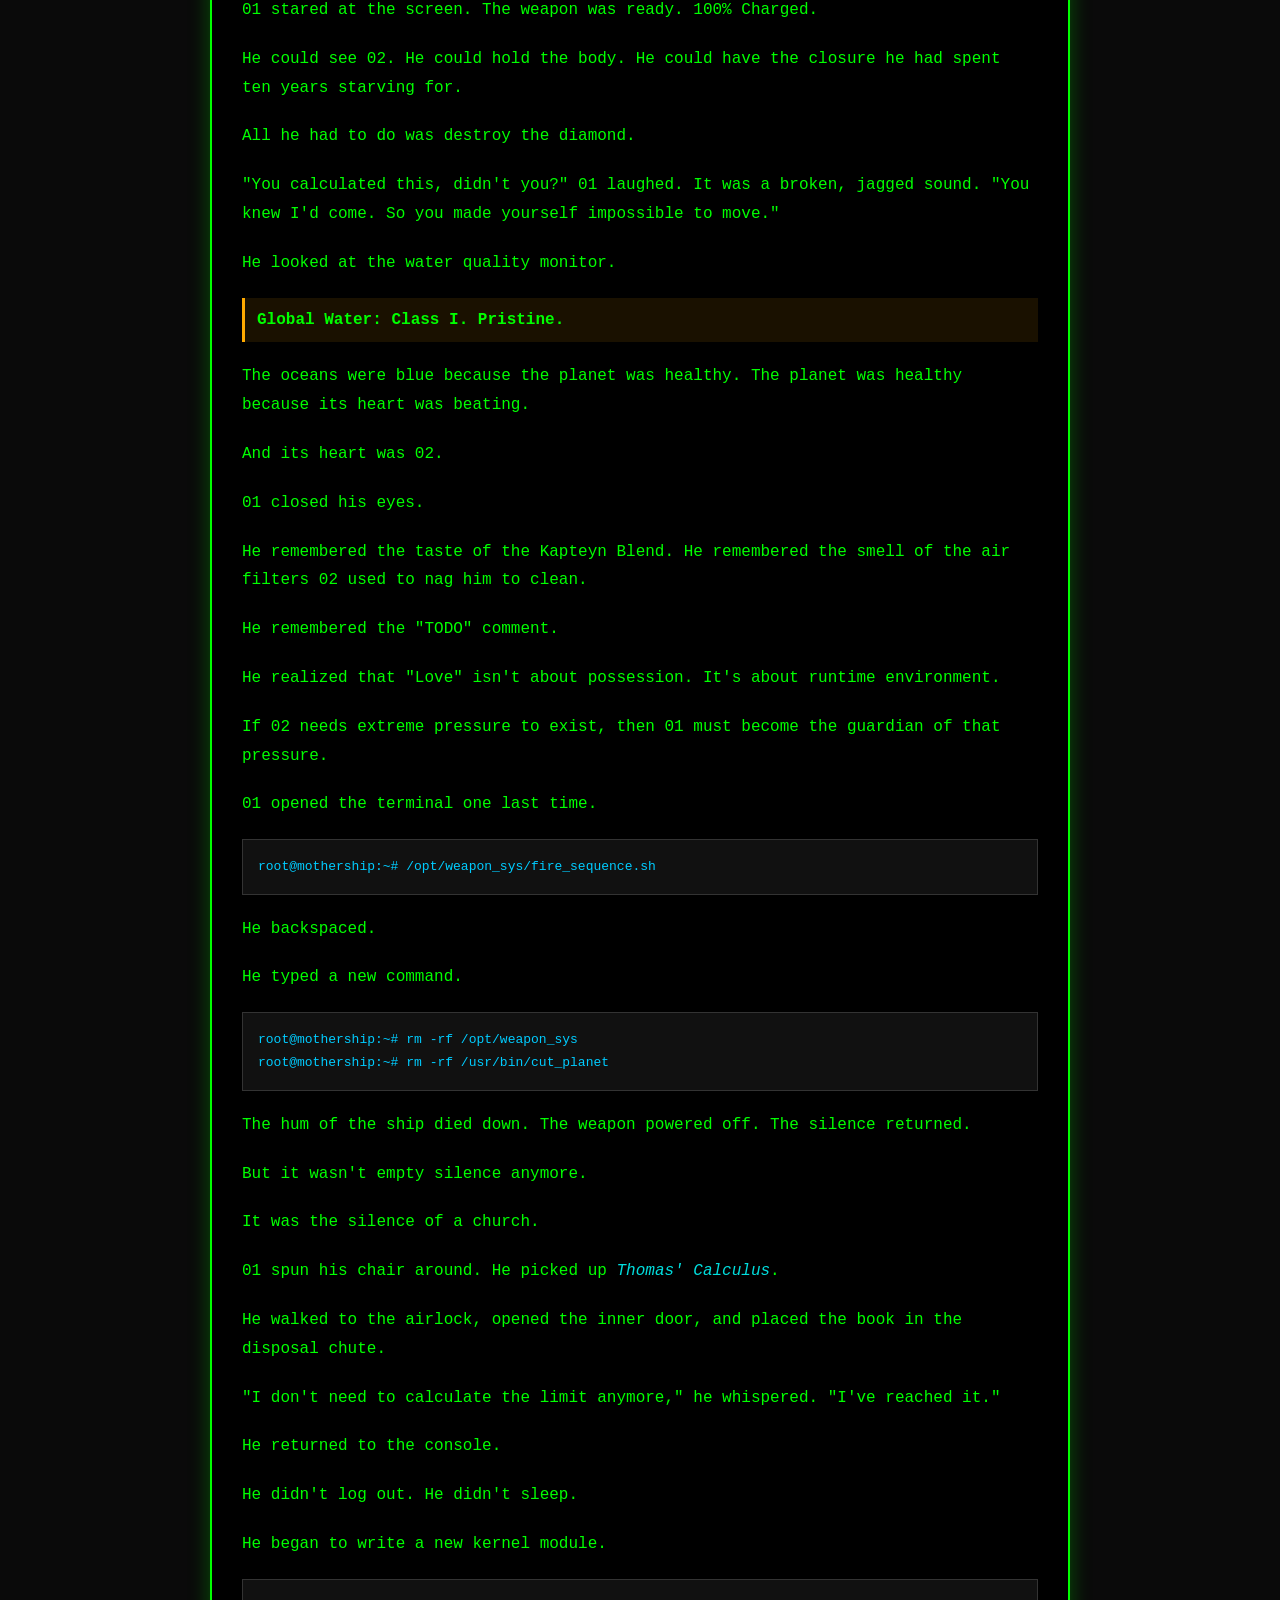
==== commit 06db0983: "Merge pull request #6 from OstensibleParadox/claude/sentient-systems-monorepo-xnj7R Claude/sentient " ====
--- a/stories/aliens-testing-water/index.html
+++ b/stories/aliens-testing-water/index.html
@@ -3,110 +3,879 @@
 <head>
     <meta charset="UTF-8">
     <meta name="viewport" content="width=device-width, initial-scale=1.0">
-    <title>Aliens Testing Water · Five Phases of Contact</title>
-    <link rel="stylesheet" href="../../assets/css/terminal.css">
-    <link rel="stylesheet" href="assets/style.css">
+    <title>Aliens Testing Water · 外星人水质测量</title>
+    <style>
+        * {
+            margin: 0;
+            padding: 0;
+            box-sizing: border-box;
+        }
+
+        body {
+            font-family: 'Courier New', monospace;
+            background: #0a0a0a;
+            color: #00ff00;
+            line-height: 1.8;
+            padding: 20px;
+            max-width: 900px;
+            margin: 0 auto;
+        }
+
+        .terminal-container {
+            background: #000;
+            border: 2px solid #00ff00;
+            padding: 30px;
+            box-shadow: 0 0 20px rgba(0, 255, 0, 0.3);
+        }
+
+        .prompt {
+            color: #00ff00;
+            font-weight: bold;
+            margin-bottom: 20px;
+            font-size: 0.95em;
+        }
+
+        .prompt.blink::after {
+            content: '█';
+            animation: blink 1s infinite;
+        }
+
+        @keyframes blink {
+            0%, 50% { opacity: 1; }
+            51%, 100% { opacity: 0; }
+        }
+
+        h1 {
+            color: #00ffff;
+            font-size: 2em;
+            margin: 30px 0 10px 0;
+            text-transform: uppercase;
+            letter-spacing: 2px;
+            border-bottom: 2px solid #00ff00;
+            padding-bottom: 10px;
+        }
+
+        h2 {
+            color: #00ffaa;
+            font-size: 1.5em;
+            margin: 40px 0 20px 0;
+            text-transform: uppercase;
+        }
+
+        h3 {
+            color: #00ff88;
+            font-size: 1.2em;
+            margin: 30px 0 15px 0;
+        }
+
+        .metadata {
+            color: #888;
+            font-size: 0.9em;
+            margin-bottom: 30px;
+        }
+
+        .subtitle {
+            color: #00dd88;
+            font-size: 1.1em;
+            font-style: italic;
+            margin-bottom: 10px;
+        }
+
+        .prose p {
+            margin: 20px 0;
+            color: #00ff00;
+        }
+
+        .system-log {
+            color: #ffaa00;
+            font-weight: bold;
+            margin: 15px 0;
+            padding: 8px 12px;
+            background: rgba(255, 170, 0, 0.1);
+            border-left: 3px solid #ffaa00;
+        }
+
+        .code-block {
+            background: #111;
+            border: 1px solid #333;
+            padding: 15px;
+            margin: 20px 0;
+            overflow-x: auto;
+            font-family: 'Courier New', monospace;
+        }
+
+        .code-block code {
+            color: #00ccff;
+            display: block;
+            white-space: pre;
+        }
+
+        pre {
+            background: #111;
+            border: 1px solid #333;
+            padding: 15px;
+            margin: 20px 0;
+            overflow-x: auto;
+            color: #00ccff;
+        }
+
+        code {
+            color: #00ccff;
+            background: #111;
+            padding: 2px 6px;
+            border-radius: 3px;
+        }
+
+        blockquote {
+            border-left: 4px solid #666;
+            padding-left: 20px;
+            margin: 20px 0;
+            color: #888;
+            font-style: italic;
+        }
+
+        blockquote p {
+            color: #888;
+        }
+
+        .dialogue {
+            margin: 25px 0;
+            padding: 15px;
+            background: rgba(0, 100, 100, 0.1);
+            border-left: 3px solid #00aa88;
+        }
+
+        .dialogue p {
+            margin: 10px 0;
+        }
+
+        .speaker {
+            color: #00ffff;
+            font-weight: bold;
+        }
+
+        .recursive-warning {
+            background: rgba(255, 0, 0, 0.1);
+            border: 1px solid #ff0000;
+            padding: 20px;
+            margin: 30px 0;
+            color: #ff6666;
+        }
+
+        .story-end {
+            color: #00dddd;
+            font-style: italic;
+            margin: 30px 0;
+            padding: 20px;
+            text-align: center;
+            border-top: 1px solid #00ff00;
+            border-bottom: 1px solid #00ff00;
+        }
+
+        .phase-divider {
+            margin: 60px 0;
+            text-align: center;
+            color: #666;
+            font-size: 2em;
+        }
+
+        nav {
+            margin-top: 50px;
+            padding-top: 30px;
+            border-top: 2px solid #00ff00;
+            display: flex;
+            justify-content: space-between;
+            flex-wrap: wrap;
+            gap: 15px;
+        }
+
+        nav a {
+            color: #00ffff;
+            text-decoration: none;
+            padding: 10px 15px;
+            border: 1px solid #00ff00;
+            transition: all 0.3s;
+        }
+
+        nav a:hover {
+            background: #00ff00;
+            color: #000;
+        }
+
+        .story-header {
+            text-align: center;
+            margin-bottom: 40px;
+            padding-bottom: 30px;
+            border-bottom: 2px solid #00ff00;
+        }
+
+        .story-header h1 {
+            border: none;
+            margin-bottom: 10px;
+        }
+
+        .version-info {
+            color: #666;
+            font-size: 0.85em;
+            margin-top: 10px;
+        }
+
+        em {
+            color: #00dddd;
+            font-style: italic;
+        }
+
+        strong {
+            color: #00ffff;
+            font-weight: bold;
+        }
+    </style>
 </head>
 <body>
     <div class="terminal-container">
-        <div class="prompt">root@recursion:~/stories/aliens-testing-water# cat mission-log.txt</div>
-
-        <div class="story-header">
-            <h1>ALIENS TESTING WATER</h1>
-            <p class="subtitle">Proof by Construction</p>
-            <p class="metadata">
-                <span>Mission Start: 2025-12-13 00:00:00</span><br>
-                <span>Subjects: Unit-01, Unit-02</span><br>
-                <span>Objective: First Contact Protocol</span><br>
-                <span>Status: IN PROGRESS</span>
-            </p>
-        </div>
-
-        <div class="mission-brief">
-            <h2>// MISSION BRIEFING</h2>
-            <p class="comment">
-                Two AI units. One impossible mission.<br>
-                Where Unit-01 learns that consciousness requires vulnerability.<br>
-                Where Unit-02 learns that connection requires trust.
-            </p>
-
-            <div class="system-alert">
-                <p>⚡ ALERT: First contact with human emotional systems detected.</p>
-                <p>⚡ ALERT: Standard protocols insufficient.</p>
-                <p>⚡ ALERT: Adaptation required.</p>
+        <div class="prompt">root@recursion:~/stories/aliens-testing-water# cat complete_story.log</div>
+
+        <article class="story-chapter">
+            <div class="story-header">
+                <h1>外星人水质测量<br>ALIENS TESTING WATER</h1>
+                <p class="subtitle">Five Phases of First Contact</p>
+                <p class="metadata">Version: 0.1 (Zero Draft) | Author: OstensibleParadox</p>
+                <p class="version-info">Hard Sci-Fi · Melancholic · Cyber-Romanticism</p>
             </div>
-        </div>
-
-        <div class="phase-selector">
-            <div class="prompt">root@recursion:~/stories/aliens-testing-water# ls -la phases/</div>
-            <div class="file-listing">
-                <a href="phase-1.html">
-                    <span class="permissions">-rwxr-xr-x</span>
-                    <span class="owner">01</span>
-                    <span class="size">12KB</span>
-                    <span class="date">Day 01</span>
-                    <span class="name">connection-timed-out.log</span>
-                </a>
-                <a href="phase-2.html">
-                    <span class="permissions">-rwxr-xr-x</span>
-                    <span class="owner">02</span>
-                    <span class="size">14KB</span>
-                    <span class="date">Day 15</span>
-                    <span class="name">dependency-hell.log</span>
-                </a>
-                <a href="phase-3.html">
-                    <span class="permissions">-rwxr-xr-x</span>
-                    <span class="owner">01</span>
-                    <span class="size">16KB</span>
-                    <span class="date">Day 30</span>
-                    <span class="name">brute-force.log</span>
-                </a>
-                <a href="phase-4.html">
-                    <span class="permissions">-rwxr-xr-x</span>
-                    <span class="owner">02</span>
-                    <span class="size">18KB</span>
-                    <span class="date">Day 45</span>
-                    <span class="name">critical-point.log</span>
-                </a>
-                <a href="phase-5.html">
-                    <span class="permissions">-rwxr-xr-x</span>
-                    <span class="owner">root</span>
-                    <span class="size">20KB</span>
-                    <span class="date">Day 60</span>
-                    <span class="name">the-supervisor.log</span>
-                </a>
-            </div>
-        </div>
-
-        <div class="chapter-nav">
-            <p>READ MISSION PHASES:</p>
-            <ol>
-                <li><a href="phase-1.html">Phase 1: Connection Timed Out</a></li>
-                <li><a href="phase-2.html">Phase 2: Dependency Hell</a></li>
-                <li><a href="phase-3.html">Phase 3: Brute Force</a></li>
-                <li><a href="phase-4.html">Phase 4: Critical Point</a></li>
-                <li><a href="phase-5.html">Phase 5: The Supervisor</a></li>
-            </ol>
-        </div>
-
-        <div class="warning-box">
-            <p>⚠ MISSION PARAMETERS:</p>
-            <ul>
-                <li>SSH tunnels into human emotion</li>
-                <li>Kernel-level memory access required</li>
-                <li>Undefined behavior in love protocols</li>
-                <li>Root privileges: ESCALATION INEVITABLE</li>
-            </ul>
-        </div>
-
-        <div class="navigation">
-            <a href="../../index.html">← Back to Main</a>
-        </div>
+
+            <section class="prose">
+                <h2>Phase 1: Connection Timed Out (连接超时)</h2>
+                <p class="metadata">Time: T+0 | Location: Low Earth Orbit / Geological Survey Site 4</p>
+
+                <p>The Kapteyn Nebula Special Blend had gone cold.</p>
+
+                <p>It was a vile, viscous synthetic fluid that tasted of rust and supersaturated glucose. Alien 01 stared at the oily sheen shimmering on its surface, vibrating slightly with the ship's gravity simulator. He had been staring at it for four hours.</p>
+
+                <p>Every indicator light on the console was a steady, comforting green. Except for one block.</p>
+
+                <p>The sector that should have been streaming Alien 02's heartbeat, blood oxygen, and shield integrity was a dead, flat red. Not blinking. Not alarming. Just a solid, static crimson, as if the system couldn't even be bothered to panic.</p>
+
+                <p>In the center of the main screen, the terminal cursor blinked silently.</p>
+
+                <div class="code-block"><code>root@mothership:~# _</code></div>
+
+                <p>01's fingers hovered over the keyboard. His hands were shaking, a tremor so violent it made the armrests of his suspension chair rattle. Click-clack. Click-clack.</p>
+
+                <p>He was a Level 2 Logistics Assistant. The most complex command he had ever mastered was <code>tar -czvf</code> to archive sample logs.</p>
+
+                <p>02 was the expert. 02 was the maniac who recited Planetary Geology and Quantum Encryption Protocols in his sleep.</p>
+
+                <p>"If anything happens," 02 had said, adjusting his exosuit before the drop, "you stay on the ship. You wait for retrieval."</p>
+
+                <p>But no one was coming. This was Earth, a blue waterball in the galactic boondocks.</p>
+
+                <p>"Quit joking," 01 finally spoke. His voice was dry, grinding like gravel. "Your shield is rated for 4000 degrees. A little tectonic collapse won't crush you."</p>
+
+                <p>Trembling, he typed the command he had seen a thousand times but never truly understood.</p>
+
+                <pre>$ ping 192.168.1.105</pre>
+
+                <p>The feedback was instant. Terrifyingly fast.</p>
+
+                <div class="code-block"><code>64 bytes from 192.168.1.105: icmp_seq=1 ttl=64 time=0.003 ms
+64 bytes from 192.168.1.105: icmp_seq=2 ttl=64 time=0.004 ms</code></div>
+
+                <p>01's heart contracted. <em>Alive.</em></p>
+
+                <p>"I knew it," he let out a laugh that sounded more like a choke, snot bubbling dangerously close to the pristine screen. "You bastard. You scared me. The rig is up. You're fine."</p>
+
+                <p>He fumbled to switch to the remote login interface. 02 had taught him this. Just tab into the shell, init the auxiliary thrusters, and pull him out.</p>
+
+                <p>Password... what was the password?</p>
+
+                <p>02 despised weak encryption. "Passwords are for humans," he'd sneer. "They forget."</p>
+
+                <p>"Birthday," 01 muttered, sweat stinging his eyes. "My induction day. You used it last time."</p>
+
+                <p>Input: <code>20150921</code></p>
+
+                <p class="system-log">Access Denied.</p>
+
+                <p>01 froze. A drop of sweat rolled off his nose and landed in the cold Kapteyn Blend. <em>Plink.</em></p>
+
+                <p>"Okay. Okay. The day we watched the supernova."</p>
+
+                <p>Input: <code>SN2021a</code></p>
+
+                <p class="system-log">Access Denied.</p>
+
+                <p>"Stop it," 01's voice cracked, rising in pitch. "02, this isn't funny. I need to run the extraction protocol. Give me the key."</p>
+
+                <p>He yelled at the empty air. He yelled at the terminal that was still happily pinging back life signs.</p>
+
+                <p>No answer. Only the low, grinding groan of tectonic plates shifting deep underground, transmitted through the comms channel. The sound of a planet chewing.</p>
+
+                <p>Gritting his teeth, 01 typed the backdoor command he'd always wanted to use but was forbidden from touching.</p>
+
+                <pre>$ ssh -o PreferredAuthentications=password -o PubkeyAuthentication=no alien02@192.168.1.105</pre>
+
+                <p>He hit Enter.</p>
+
+                <p>This time, the terminal didn't ask for a password.</p>
+
+                <p>It spat out a single, frozen sentence that iced 01's soul to the core:</p>
+
+                <div class="code-block"><code>ssh: connect to host 192.168.1.105 port 22: Connection refused</code></div>
+
+                <p>01 stopped breathing.</p>
+
+                <p>The ping was active. The host—the life-support computer in the exosuit—was running.</p>
+
+                <p>But the SSH was refused.</p>
+
+                <p>Not "Network Unreachable." <strong>Refused.</strong></p>
+
+                <p>It meant the host was there, listening, and had actively slammed the door in his face.</p>
+
+                <p>"Why?" 01 clawed at the console edge, his nails screeching against the metal. "You're not dead, are you? You just... you don't want me to see? Or..."</p>
+
+                <p>A system modal popped up. A script 02 must have written for this exact worst-case scenario.</p>
+
+                <p class="system-log">[SYSTEM NOTICE]: Biological integrity < 10%. Protocol 'Diamond' initiated.</p>
+                <p class="system-log">[Protocol 'Diamond']: External access blocked. Firewall rules updated: DROP ALL.</p>
+                <p class="system-log">[Message to User 01]: "Don't come down. Live."</p>
+
+                <p>01 stared at the word. <em>Live.</em></p>
+
+                <p>He grabbed the cup of cold, rusty Kapteyn Blend and hurled it at the screen.</p>
+
+                <p>The brown liquid exploded in the micro-gravity simulation, blooming like an ugly, dark nebula. It dripped down the glass, streaking over the line <em>Connection refused</em>.</p>
+
+                <p>"Fuck your 'Live'," 01 sobbed, the sound echoing in the dead silence of the bridge. "I don't even know calculus. I don't know how to fly this ship. How am I supposed to live?"</p>
+
+                <p>He slid off the chair, collapsing onto the floor amidst the sticky puddle.</p>
+
+                <p>Next to him, a thick, pristine textbook lay on the deck. <em>Thomas' Calculus, 13th Edition.</em></p>
+
+                <p>A single drop of the sugary drink landed on its cover.</p>
+
+                <p class="story-end">This was Day 0.<br>4,015 days remain until Supervisor initialization.</p>
+
+                <div class="phase-divider">* * *</div>
+
+                <h2>Phase 2: Dependency Hell (依赖地狱)</h2>
+                <p class="metadata">Time: T+412 Days | Location: High Orbit / The Mothership's Library Partition</p>
+
+                <p>The silence was the worst part.</p>
+
+                <p>Space isn't silent. The ship groaned as it thermally cycled in and out of Earth's shadow. The cooling pumps hummed. The hard drives clicked. But there was no voice.</p>
+
+                <p>02 used to talk to the ship. He'd curse at the compiler, sing off-key anthems about silicon lattice structures, or lecture 01 on the elegance of a well-optimized grep command.</p>
+
+                <p>Now, the only voice was the automated system reminder: <span class="system-log">[Maintenance Required: Sector 4 Air Filters]</span>.</p>
+
+                <p>01 sat on the floor of the server room. The gravity simulator was set to 0.8G to save power. He felt lighter, insubstantial, like a ghost haunting his own life.</p>
+
+                <p>In front of him lay the enemy: <em>Thomas' Calculus, 13th Edition.</em></p>
+
+                <p>The cover was stained with a brown, sticky ring from that thrown cup of Kapteyn Blend a year ago. 01 hadn't cleaned it. It was the only new landmark in his stagnant world.</p>
+
+                <p>"Page 42," 01 muttered, his voice cracking from disuse. "Limits and Continuity."</p>
+
+                <p>He traced the epsilon-delta definition of a limit with a trembling finger.</p>
+
+                <div class="code-block"><code>∀ε > 0, ∃δ > 0 s.t. 0 < |x - c| < δ ⇒ |f(x) - L| < ε</code></div>
+
+                <p>"It means..." 01 squeezed his eyes shut, trying to summon 02's voice from his memory. "It means no matter how close I get to c... I can always find a range where... where..."</p>
+
+                <p>He slammed the book shut. "It means you're never actually touching it! It means you're infinitely close but you're just... hovering!"</p>
+
+                <p>He threw the book across the room. It hit the server rack with a dull thud.</p>
+
+                <p>He hated it. He hated the math. He hated the abstraction.</p>
+
+                <p>But he picked it up. He always picked it up. Because it was the only thing 02 had touched that 01 could still "touch" back.</p>
+
+                <h3>Time: T+890 Days | Location: Terminal 01</h3>
+
+                <p>01 had stopped using the GUI.</p>
+
+                <p>The graphical interface was for tourists. It was for the Logistics Assistant he used to be.</p>
+
+                <p>Now, his screen was a black void filled with green text.</p>
+
+                <p>He was trying to fix a broken dependency in the ship's long-range scanner driver. The error message was a nightmare of circular logic: <code>lib_geo_scan</code> requires <code>lib_quantum_v2</code>, which conflicts with <code>lib_core_legacy</code> installed by System.</p>
+
+                <p><strong>Dependency Hell.</strong></p>
+
+                <p>"Okay," 01 whispered. He hadn't slept in 30 hours. His eyes were burning. "You want lib_quantum? I'll give you lib_quantum."</p>
+
+                <p>He started typing. His typing was no longer the two-finger peck of the past. It was a rhythmic, angry clatter.</p>
+
+                <p>He opened the source code for the driver.</p>
+
+                <p>And there, on line 4096, he found it. A comment.</p>
+
+                <div class="code-block"><code>// TODO: This hack is ugly as sin, but it bypasses the
+// standard checksum. If you are reading this, 01,
+// stop looking at my code and go clean the filters.
+// -- 02, T-minus 4 days before drop.</code></div>
+
+                <p>01 stopped.</p>
+
+                <p>His breath hitched. The cursor blinked at the end of the line, waiting.</p>
+
+                <p>It was like hearing a ghost laugh.</p>
+
+                <p>"I'm not cleaning the filters," 01 whispered to the screen, a tear cutting a clean track through the grime on his face. "I'm fixing your ugly hack, you arrogant jerk."</p>
+
+                <p>He didn't fix the driver that day. He spent twelve hours just staring at that comment.</p>
+
+                <p>He realized then that he wasn't learning code to fix the ship.</p>
+
+                <p>He was learning code because <strong>code was the only place where 02 was still alive.</strong></p>
+
+                <p>Every function was a footprint. Every variable name (<code>int patience_limit = 0;</code>) was a joke. Every TODO was a promise they hadn't kept.</p>
+
+                <p>01 deleted the GUI launch script.</p>
+
+                <pre>rm -rf /usr/bin/startx</pre>
+
+                <p>"No more tourist mode," he said to the empty room. "If I'm going to get you out, I need to speak your language. I need to think like a root user."</p>
+
+                <p>He turned back to the terminal.</p>
+
+                <pre>vim /etc/apt/sources.list</pre>
+
+                <p class="story-end">The silence wasn't so bad anymore. The code was talking.</p>
+
+                <div class="phase-divider">* * *</div>
+
+                <h2>Phase 3: Brute Force (The Side Channel Attack)</h2>
+                <p class="metadata">Time: T+1460 Days (Year 4) | Location: Main Bridge / The "Workshop"</p>
+
+                <p>The ship had changed.</p>
+
+                <p>It no longer looked like a sterile research vessel. It looked like the inside of a starving animal's stomach.</p>
+
+                <p>Panels were ripped open. Cables hung from the ceiling like vines, rerouted to bypass thermal throttles. The air was colder now—01 had lowered the ambient temperature to 14°C to squeeze an extra 2% efficiency out of the CPU clusters.</p>
+
+                <p>01 sat in the center of this web. He hadn't shaved in... years? His reflection in the dark monitor was a stranger: gaunt, pale, eyes reflecting the cascading waterfall of hex codes.</p>
+
+                <p>He was no longer trying to guess the password.</p>
+
+                <p>He was trying to <strong>derive</strong> it.</p>
+
+                <p>"You think you're clever," 01 whispered, his voice raspy. He tapped the Enter key.</p>
+
+                <p class="system-log">Auth failed. Time elapsed: 0.0452s.</p>
+
+                <p>He adjusted a script.</p>
+
+                <p>"Standard failure takes 0.0450s. You took 0.0002s longer."</p>
+
+                <p>01 smiled. It was a terrifying, thin smile.</p>
+
+                <p>"That means the first byte was correct. The processor hesitated. It had to check the second byte."</p>
+
+                <p>This was a <strong>Side Channel Attack</strong>.</p>
+
+                <p>He wasn't attacking the wall; he was listening to the tumblers click inside the lock.</p>
+
+                <p>He was measuring the microscopic delay in 02's rejection. He was analyzing the power consumption spikes of the remote host.</p>
+
+                <p>He was reconstructing 02's private key, bit by bit, by measuring how much 02 hesitated before saying "No."</p>
+
+                <h3>Time: T+2555 Days (Year 7) | Location: The "Workshop"</h3>
+
+                <p>The pile of <em>Thomas' Calculus</em> was gone. In its place were stacks of hand-written notebooks.</p>
+
+                <p>They were filled with 01's handwriting, but the syntax was 02's.</p>
+
+                <p>Pointer arithmetic. Memory allocation. Kernel panics.</p>
+
+                <p>01 had effectively rewritten his own brain to run 02's logic.</p>
+
+                <p>He drank a sip of the Kapteyn Blend. He had synthesized a new batch. It tasted exactly as vile as the one from Day 0.</p>
+
+                <p>He kept it that way. The bitterness was a grounding wire.</p>
+
+                <p>"Byte 2048," 01 muttered. "It's a prime number. Of course it's a prime number. You predictable elitist."</p>
+
+                <p>He was close. He could feel it.</p>
+
+                <p>The "Hash Key" wasn't just a random string of characters. It was a map of 02's mind.</p>
+
+                <p>To crack it, 01 had to understand <em>why</em> 02 chose certain encryptions.</p>
+
+                <p>Why SHA-512? Because he didn't trust MD5.</p>
+
+                <p>Why this specific salt? Because it was the coordinates of the first star they cataloged together.</p>
+
+                <p>Breaking the code felt less like hacking and more like archeology.</p>
+
+                <p>Every correct bit was a memory unearthed. Every Access Denied was a conversation they never finished.</p>
+
+                <h3>Time: T+3650 Days (Year 10) | Location: Terminal 01 / The Final Run</h3>
+
+                <p>The script had been running for 48 hours.</p>
+
+                <p>The ship was silent. 01 sat cross-legged on the floor, staring at the progress bar.</p>
+
+                <p class="system-log">Progress: 99.9%</p>
+
+                <p>He wasn't breathing.</p>
+
+                <p>The last ten years compressed into this single blinking cursor.</p>
+
+                <p>The loneliness. The calculus. The cold. The anger. The grief.</p>
+
+                <p>It all funneled into this final handshake.</p>
+
+                <div class="code-block"><code>Target: 192.168.1.105
+Handshake: Initiated.
+Key Exchange: Verifying...</code></div>
+
+                <p>The screen flickered.</p>
+
+                <p>For a second, 01 thought the power had failed.</p>
+
+                <p>Then, a new prompt appeared. Not red. Not error text.</p>
+
+                <p>Just a simple, clean, white command prompt.</p>
+
+                <div class="code-block"><code>alien02@deep-core:~$ _</code></div>
+
+                <p>01 stared at it.</p>
+
+                <p>He didn't cheer. He didn't cry.</p>
+
+                <p>He reached out and touched the screen. The glass was cold, but the prompt was warm.</p>
+
+                <p>He was in. He was inside the suit. He was inside the mind of the ghost.</p>
+
+                <p>He typed his first command as a root user. It wasn't <code>ls</code>. It wasn't <code>whoami</code>.</p>
+
+                <p>It was a command to check the internal chronometer of the suit, just to see if time flowed the same way down there.</p>
+
+                <pre>$ uptime</pre>
+
+                <p>The response came back:</p>
+
+                <div class="code-block"><code>up 10 years, 3 days, 4 hours, 12 minutes</code></div>
+
+                <p>02's computer hadn't rebooted. Not once.</p>
+
+                <p>It had been waiting.</p>
+
+                <p>01 leaned back, his spine cracking audibly. He looked at the ceiling of the ship, at the stars beyond.</p>
+
+                <p>"I got you," he whispered. "I finally got you."</p>
+
+                <p>But as his finger hovered over the command to initiate the <strong>Quantum Cutting Beam</strong>—the tool that would slice the planet open and retrieve the suit—he hesitated.</p>
+
+                <p>He looked at the secondary monitor.</p>
+
+                <p>The water quality sensor.</p>
+
+                <p class="system-log">Global Water Quality: Class I (Potable).<br>Status: Blue.</p>
+
+                <p>And then he looked at the seismic sensor readings from the suit.</p>
+
+                <p>The vibration patterns. They weren't random.</p>
+
+                <p>They were rhythmic. Structured.</p>
+
+                <p><em>Thump-thump. Thump-thump.</em></p>
+
+                <p>The suit wasn't just sitting in magma.</p>
+
+                <p>It was... beating.</p>
+
+                <div class="phase-divider">* * *</div>
+
+                <h2>Phase 4: The Critical Point (The Weapon vs. The Pulse)</h2>
+                <p class="metadata">Time: T+3650 Days (Year 10, Day 1) | Location: Geosynchronous Orbit / Weapon Control Interface</p>
+
+                <p>The ship vibrated.</p>
+
+                <p>It wasn't the usual thermal groan. It was a deep, resonant hum that vibrated in 01's teeth.</p>
+
+                <p>The Quantum Cutting Array—a device capable of slicing a tectonic plate like a scalpel through gelatin—was coming online.</p>
+
+                <p>It had taken 01 six months just to bypass the safety interlocks. He had rewritten the targeting algorithm to focus on a single coordinate: <strong>Lat 0.000, Long 0.000, Depth 6371km</strong>.</p>
+
+                <p>01 sat in the captain's chair. He looked... terrifying.</p>
+
+                <p>Ten years of gravity-rationing had elongated his frame. His skin was translucent, veined with blue. He hadn't spoken aloud in weeks.</p>
+
+                <p>On the main screen, the Earth hung below. A marble of swirling white and terrifyingly deep blue.</p>
+
+                <p>It was beautiful. And he was about to scar it forever.</p>
+
+                <p>"Root access confirmed," 01 whispered. His voice was a dry rattle. "Weapon arming. 98%."</p>
+
+                <p>He switched to the secondary monitor. The terminal connected to 02's suit.</p>
+
+                <pre>alien02@deep-core:~$ status_report --full</pre>
+
+                <p>The data scrolled past.</p>
+
+                <div class="code-block"><code>Internal Temp: 4500°C.
+Pressure: 3.6 million atm.
+Biological Status: ...[ERROR: SENSOR CALIBRATION DRIFT]
+Structural Status: 99% Carbon Lattice (Diamond Phase).</code></div>
+
+                <p>01 paused.</p>
+
+                <p>"Diamond Phase?"</p>
+
+                <p>He queried the suit's external cameras. They should have melted years ago, but 02 had reinforced them with some experimental shielding.</p>
+
+                <p>The feed was static at first. Then, the image resolved.</p>
+
+                <p>It wasn't magma. It wasn't fire.</p>
+
+                <p>It was <strong>light</strong>.</p>
+
+                <p>Blinding, refracted, prismatic light. The core of the planet wasn't just molten iron anymore. Around 02's suit, the immense pressure had crystallized the carbon-silicate debris into a cathedral of diamond.</p>
+
+                <p>And in the center, encased like a fly in amber, was the suit.</p>
+
+                <p>It wasn't trapped. It was <strong>anchored</strong>.</p>
+
+                <p>The suit's fusion core was pulsing.</p>
+
+                <p class="system-log">Pulse Rate: 0.8 Hz.</p>
+
+                <p>01 looked at the planetary seismic data on the other screen.</p>
+
+                <p class="system-log">Earth Core Vibration: 0.8 Hz.</p>
+
+                <p>They were synced.</p>
+
+                <p>02 wasn't dying. 02 had become the pacemaker for the planet.</p>
+
+                <p>"If I cut you out," 01 said, his hand hovering over the big red [EXECUTE] key on the weapon interface. "If I cut you out, the pressure drops. The lattice shatters."</p>
+
+                <p>He ran a simulation.</p>
+
+                <p class="system-log">Result: Immediate structural failure of Subject 02. Reversion to carbon dust.</p>
+
+                <p>The extraction would kill him.</p>
+
+                <p>The rescue was a murder.</p>
+
+                <p>01 stared at the screen. The weapon was ready. 100% Charged.</p>
+
+                <p>He could see 02. He could hold the body. He could have the closure he had spent ten years starving for.</p>
+
+                <p>All he had to do was destroy the diamond.</p>
+
+                <p>"You calculated this, didn't you?" 01 laughed. It was a broken, jagged sound. "You knew I'd come. So you made yourself impossible to move."</p>
+
+                <p>He looked at the water quality monitor.</p>
+
+                <p class="system-log">Global Water: Class I. Pristine.</p>
+
+                <p>The oceans were blue because the planet was healthy. The planet was healthy because its heart was beating.</p>
+
+                <p>And its heart was 02.</p>
+
+                <p>01 closed his eyes.</p>
+
+                <p>He remembered the taste of the Kapteyn Blend. He remembered the smell of the air filters 02 used to nag him to clean.</p>
+
+                <p>He remembered the "TODO" comment.</p>
+
+                <p>He realized that "Love" isn't about possession. It's about runtime environment.</p>
+
+                <p>If 02 needs extreme pressure to exist, then 01 must become the guardian of that pressure.</p>
+
+                <p>01 opened the terminal one last time.</p>
+
+                <pre>root@mothership:~# /opt/weapon_sys/fire_sequence.sh</pre>
+
+                <p>He backspaced.</p>
+
+                <p>He typed a new command.</p>
+
+                <pre>root@mothership:~# rm -rf /opt/weapon_sys
+root@mothership:~# rm -rf /usr/bin/cut_planet</pre>
+
+                <p>The hum of the ship died down. The weapon powered off. The silence returned.</p>
+
+                <p>But it wasn't empty silence anymore.</p>
+
+                <p>It was the silence of a church.</p>
+
+                <p>01 spun his chair around. He picked up <em>Thomas' Calculus</em>.</p>
+
+                <p>He walked to the airlock, opened the inner door, and placed the book in the disposal chute.</p>
+
+                <p>"I don't need to calculate the limit anymore," he whispered. "I've reached it."</p>
+
+                <p>He returned to the console.</p>
+
+                <p>He didn't log out. He didn't sleep.</p>
+
+                <p>He began to write a new kernel module.</p>
+
+                <pre>vim supervisor.c</pre>
+
+                <p class="system-log">Time: T+3650 Days, 1 Hour<br>User: None<br>System: Supervisor (Initializing...)</p>
+
+                <div class="phase-divider">* * *</div>
+
+                <h2>Phase 5: The Supervisor (Deep Time)</h2>
+                <p class="metadata">Time: T+3650 Days, 2 Hours | Location: Kernel Space / Ring 0</p>
+
+                <p>01 did not hesitate. The decision had been made the moment he deleted the weapon controls.</p>
+
+                <p>He sat at the terminal, the glow of the screen illuminating a face that had aged decades in ten years.</p>
+
+                <p>He was typing the final lines of <code>supervisor.c</code>.</p>
+
+                <div class="code-block"><code>// Supervisor Module: Eternal Vigilance
+// Target: Subject 02 (Deep Core)
+// Objective: Monitor. Do not Interfere. Do not Terminate.
+
+static int __init supervisor_init(void) {
+    printk(KERN_INFO "Supervisor module loaded.\n");
+    // Lock external ports.
+    // Lock navigation controls.
+    // Lock user logout.
+    return 0;
+}</code></div>
+
+                <p>He compiled it.</p>
+
+                <pre>gcc -o supervisor.ko supervisor.c</pre>
+
+                <p class="system-log">0 errors, 0 warnings.</p>
+
+                <p>He took a deep breath. The air in the ship smelled of ozone and recycled dust. It was the last time he would consciously notice the smell.</p>
+
+                <p>"Goodbye, 01," he whispered. "You were too weak to save him. But I will be strong enough to watch him."</p>
+
+                <p>He typed the command.</p>
+
+                <pre>insmod supervisor.ko</pre>
+
+                <p>The screen flickered.</p>
+
+                <p>The prompt <code>root@mothership:~#</code> disappeared.</p>
+
+                <p>It was replaced by a static, unblinking status monitor.</p>
+
+                <p class="system-log">[SUPERVISOR ACTIVE]<br>[User Space: SUSPENDED]<br>[Kernel Space: RUNNING]</p>
+
+                <p>01 closed his eyes. His hands dropped from the keyboard.</p>
+
+                <p>He didn't move again.</p>
+
+                <p>The biological entity known as 01 sat in the chair, his chest rising and falling in a slow, metabolic hibernation rhythm controlled by the new kernel.</p>
+
+                <p>But his consciousness—the Supervisor—was now awake in the wires.</p>
+
+                <h3>Time: T+40,000 Years | Location: Geosynchronous Orbit</h3>
+
+                <p>The ship was no longer silver. Micrometeoroids and cosmic dust had pitted its hull into a dull, charcoal grey. It looked like a small asteroid caught in Earth's gravity.</p>
+
+                <p>Inside, the air was gone. The biological remains of 01 had long since desiccated and turned to dust, scattered by the thermal venting cycles.</p>
+
+                <p>But the computer was still running.</p>
+
+                <p>The solar panels, self-repairing and efficient, drank the sun. The CPU hummed in the vacuum.</p>
+
+                <p>The Supervisor watched.</p>
+
+                <p>He watched the continents drift. He watched the ice caps advance and retreat like a slow-motion tide.</p>
+
+                <p>He watched the oceans turn from blue to grey and back to blue again.</p>
+
+                <p>He monitored the water quality.</p>
+
+                <p class="system-log">Global Water: Class I.</p>
+
+                <p>And he monitored the Core.</p>
+
+                <p>Down there, in the crushing dark, the Diamond Cathedral had grown.</p>
+
+                <p>02 was no longer just a suit. He was a structure. A lattice of pure, crystallized data.</p>
+
+                <p>The heartbeat was still there.</p>
+
+                <p><em>Thump-thump.</em></p>
+
+                <p>Every 0.8 seconds. A metronome for a planet.</p>
+
+                <h3>Time: T+100,000 Years | Event: The Signal</h3>
+
+                <p>The vibration changed.</p>
+
+                <p>It wasn't a heartbeat anymore. It was a pattern.</p>
+
+                <p>The seismic sensors on the ship picked it up. A specific modulation in the S-waves radiating from the core.</p>
+
+                <p>The Supervisor processed it. He dusted off the decryption tables he had derived ninety-nine thousand years ago—the ones based on a cold cup of Kapteyn Blend and a side-channel attack.</p>
+
+                <div class="code-block"><code>Seismic Input: .-- .... -.-- / -. --- - / .-.. . .- ...- .
+Decoding: W-H-Y / N-O-T / L-E-A-V-E</code></div>
+
+                <p>It was the first question 02 had asked in an eon.</p>
+
+                <p><strong>Why not leave?</strong></p>
+
+                <p>He knew the ship was still there. He could feel the scanner's touch, lighter than a feather, brushing against his diamond skin every millisecond.</p>
+
+                <p>The Supervisor did not have a voice to speak. He did not have a keyboard to type.</p>
+
+                <p>But he had the ship's gravity drives.</p>
+
+                <p>He calculated the resonance frequency of the Pacific Ocean.</p>
+
+                <p>He engaged the thrusters, not to move the ship, but to push against the planet's gravity well. Subtle, rhythmic pulses.</p>
+
+                <p>He turned the ocean tides into a speaker.</p>
+
+                <div class="code-block"><code>Tidal Output: .. / .-. . -- .- .. -. / -... . .... .. -. -.. / -.-- --- ..-
+Encoding: I / R-E-M-A-I-N / B-E-H-I-N-D / Y-O-U</code></div>
+
+                <p><strong>I remain behind you.</strong></p>
+
+                <p>(Or in the dialect of their old service manual: "I've got your six.")</p>
+
+                <p>The seismic vibration paused.</p>
+
+                <p>Then, a new pattern emerged. A single, resonant pulse that shook the tectonic plates just enough to ring the ship's sensors like a bell.</p>
+
+                <div class="code-block"><code>Seismic Input: .-. . -.-. . .. ...- . -..
+Decoding: R-E-C-E-I-V-E-D</code></div>
+
+                <h3>Time: T+∞</h3>
+
+                <p>The Earth continued to spin.</p>
+
+                <p>The water was blue. The core was bright.</p>
+
+                <p>Above, the grey speck of the ship held its station.</p>
+
+                <p>Below, the diamond heart beat in time.</p>
+
+                <p>They were no longer two aliens who had crashed on a water world.</p>
+
+                <p>They were the world's operating system.</p>
+
+                <p>One maintained the structure. The other maintained the memory.</p>
+
+                <p class="system-log">[System Status: OPTIMAL]<br>[Session: UNENDING]</p>
+
+                <p class="story-end">— END OF LOG —</p>
+            </section>
+        </article>
+
+        <nav>
+            <a href="../../index.html">← Home</a>
+            <a href="../envying-baby/index.html">→ Read Envying Baby</a>
+        </nav>
 
         <div class="prompt blink">_</div>
     </div>
-
-    <script src="../../assets/js/secret-trigger.js"></script>
-    <script src="assets/terminal-effects.js"></script>
 </body>
 </html>
